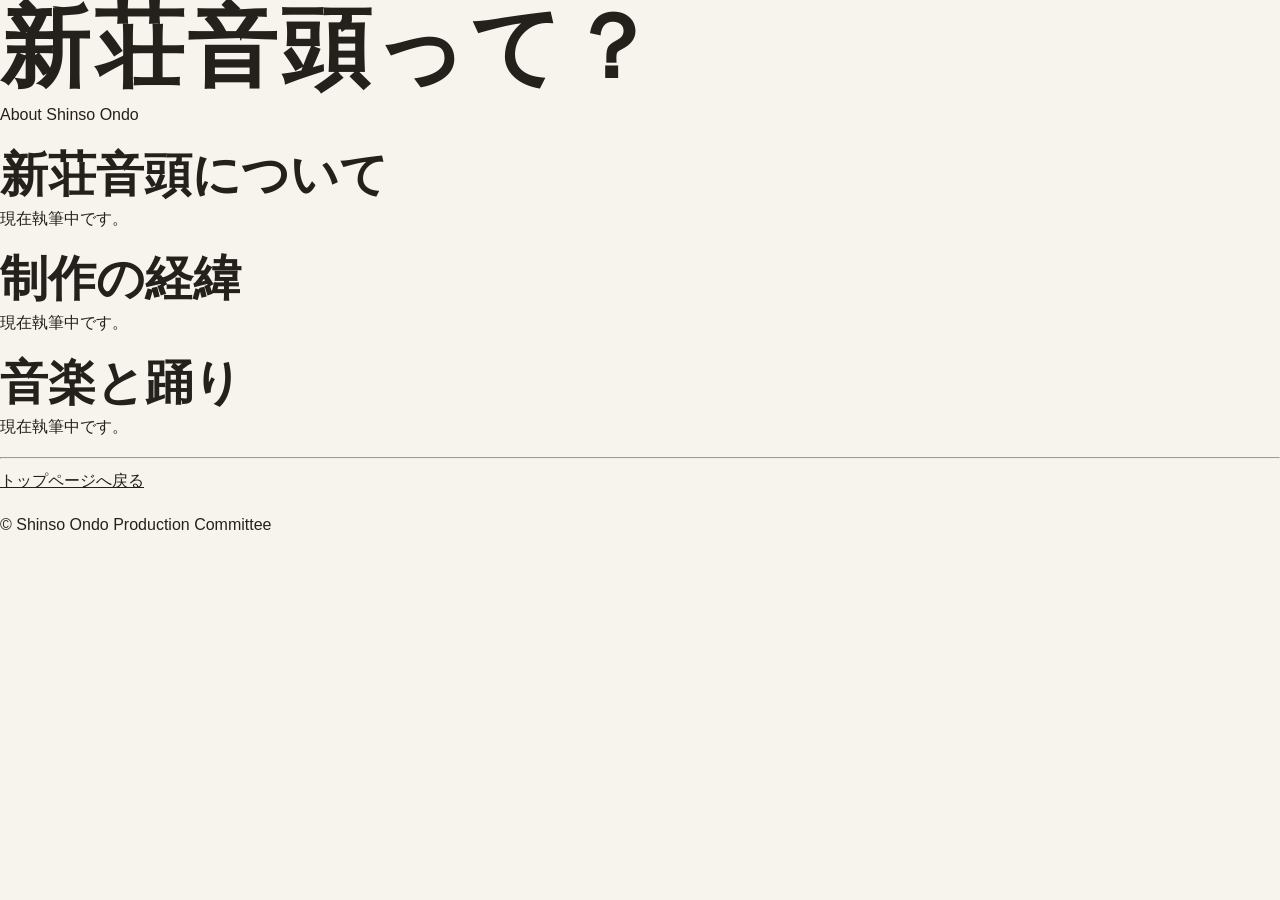
==== about-ondo/index.html @ 7451a21f "Add about-ondo index.html for Shinso Ondo project" ====
<!DOCTYPE html>
<html lang="ja">
<head>
    <meta charset="UTF-8">
    <meta name="viewport" content="width=device-width, initial-scale=1.0">
    <title>新荘音頭って？ | 新荘音頭デジタルアーカイブ</title>
    <link rel="stylesheet" href="../style.css">
</head>

<body>

<header>
    <h1>新荘音頭って？</h1>
    <p>About Shinso Ondo</p>
</header>

<main>

<section>
    <h2>新荘音頭について</h2>
    <p>現在執筆中です。</p>
</section>

<section>
    <h2>制作の経緯</h2>
    <p>現在執筆中です。</p>
</section>

<section>
    <h2>音楽と踊り</h2>
    <p>現在執筆中です。</p>
</section>

</main>

<footer>
    <hr>

    <p>
        <a href="../index.html">トップページへ戻る</a>
    </p>

    <p>
        © Shinso Ondo Production Committee
    </p>
</footer>

</body>
</html>
---- style.css ----
:root {
  --background: #f7f4ed;
  --surface: #ffffff;
  --surface-soft: #eee7d7;
  --text: #24211d;
  --muted: #6b645a;
  --accent: #8b2f2f;
  --accent-dark: #692020;
  --border: #d9d0c1;
  --shadow: 0 10px 28px rgba(55, 43, 30, 0.08);
  --radius: 18px;
  --content-width: 1120px;
}

*, *::before, *::after { box-sizing: border-box; }
html { scroll-behavior: smooth; }
body {
  margin: 0;
  background: var(--background);
  color: var(--text);
  font-family: -apple-system, BlinkMacSystemFont, "Segoe UI", "Hiragino Sans", "Yu Gothic", "YuGothic", "Noto Sans JP", sans-serif;
  line-height: 1.75;
}
a { color: inherit; }
.container { width: min(calc(100% - 40px), var(--content-width)); margin-inline: auto; }
.skip-link { position: fixed; top: 12px; left: 12px; z-index: 100; padding: 10px 14px; border-radius: 8px; background: var(--text); color: #fff; transform: translateY(-160%); }
.skip-link:focus { transform: translateY(0); }
.site-header { padding: 76px 0 60px; background: linear-gradient(135deg, rgba(139,47,47,.96), rgba(81,28,28,.96)), radial-gradient(circle at top right, rgba(255,255,255,.16), transparent 36%); color: #fff; }
.header-inner { display: flex; align-items: flex-start; justify-content: space-between; gap: 32px; }
.eyebrow { margin: 0 0 8px; color: var(--accent); font-size: .78rem; font-weight: 700; letter-spacing: .15em; text-transform: uppercase; }
.site-header .eyebrow { color: rgba(255,255,255,.78); }
h1, h2, h3, p { margin-top: 0; }
h1 { margin-bottom: 4px; font-family: "Hiragino Mincho ProN", "Yu Mincho", "YuMincho", "Noto Serif JP", serif; font-size: clamp(3rem, 8vw, 5.6rem); font-weight: 600; letter-spacing: .04em; line-height: 1.08; }
.subtitle { margin-bottom: 0; color: rgba(255,255,255,.82); font-size: 1.15rem; letter-spacing: .08em; }
.language-button { display: inline-flex; min-width: 110px; align-items: center; justify-content: center; padding: 11px 18px; border: 1px solid rgba(255,255,255,.72); border-radius: 999px; color: #fff; font-weight: 700; text-decoration: none; transition: background-color .2s ease, color .2s ease, transform .2s ease; }
.language-button:hover, .language-button:focus-visible { background: #fff; color: var(--accent-dark); transform: translateY(-2px); }
.intro { background: var(--surface); border-bottom: 1px solid var(--border); }
.intro-inner { max-width: 880px; padding-top: 46px; padding-bottom: 46px; }
.intro p { color: var(--muted); font-size: 1.04rem; }
.intro .lead { margin-bottom: 12px; color: var(--text); font-size: clamp(1.18rem, 2.4vw, 1.5rem); font-weight: 600; }
.resources { padding: 76px 0; }
.section-heading { margin-bottom: 28px; }
h2 { margin-bottom: 0; font-family: "Hiragino Mincho ProN", "Yu Mincho", "YuMincho", "Noto Serif JP", serif; font-size: clamp(2rem, 4vw, 3rem); font-weight: 600; line-height: 1.25; }
.card-grid { display: grid; grid-template-columns: repeat(3, minmax(0, 1fr)); gap: 22px; }
.card { display: flex; min-height: 250px; flex-direction: column; padding: 28px; border: 1px solid var(--border); border-radius: var(--radius); background: var(--surface); box-shadow: var(--shadow); text-decoration: none; transition: border-color .2s ease, box-shadow .2s ease, transform .2s ease; }
.card:hover, .card:focus-visible { border-color: var(--accent); box-shadow: 0 16px 34px rgba(55,43,30,.13); transform: translateY(-5px); }
.card-kicker { margin-bottom: 10px; color: var(--accent); font-size: .78rem; font-weight: 800; letter-spacing: .12em; text-transform: uppercase; }
.card h3 { margin-bottom: 12px; font-size: 1.35rem; line-height: 1.35; }
.card p { margin-bottom: 24px; color: var(--muted); }
.card-link { margin-top: auto; color: var(--accent); font-weight: 700; }
.archive-info { padding: 0 0 82px; }
.archive-panel { display: grid; grid-template-columns: 1.25fr .75fr; gap: 48px; padding: 42px; border-radius: var(--radius); background: var(--surface-soft); }
.archive-panel p { margin-bottom: 0; color: var(--muted); }
.link-list { display: flex; flex-direction: column; gap: 12px; justify-content: center; }
.link-list a { display: block; padding: 13px 16px; border: 1px solid rgba(139,47,47,.22); border-radius: 10px; background: rgba(255,255,255,.65); color: var(--accent-dark); font-weight: 700; text-decoration: none; }
.link-list a:hover, .link-list a:focus-visible { border-color: var(--accent); background: #fff; }
.site-footer { padding: 34px 0; background: #2d2924; color: rgba(255,255,255,.84); }
.footer-inner { display: flex; justify-content: space-between; gap: 30px; }
.site-footer strong { color: #fff; }
.site-footer p { margin-bottom: 0; font-size: .92rem; }
.footer-meta { text-align: right; }
a:focus-visible { outline: 3px solid #f3bd63; outline-offset: 4px; }
@media (max-width: 900px) { .card-grid { grid-template-columns: repeat(2, minmax(0, 1fr)); } .archive-panel { grid-template-columns: 1fr; gap: 28px; } }
@media (max-width: 620px) { .container { width: min(calc(100% - 28px), var(--content-width)); } .site-header { padding: 48px 0 42px; } .header-inner { flex-direction: column; gap: 24px; } .language-button { min-width: 0; } .resources { padding: 56px 0; } .card-grid { grid-template-columns: 1fr; } .card { min-height: 0; } .archive-panel { padding: 28px; } .footer-inner { flex-direction: column; } .footer-meta { text-align: left; } }
@media (prefers-reduced-motion: reduce) { html { scroll-behavior: auto; } *, *::before, *::after { transition: none !important; } }
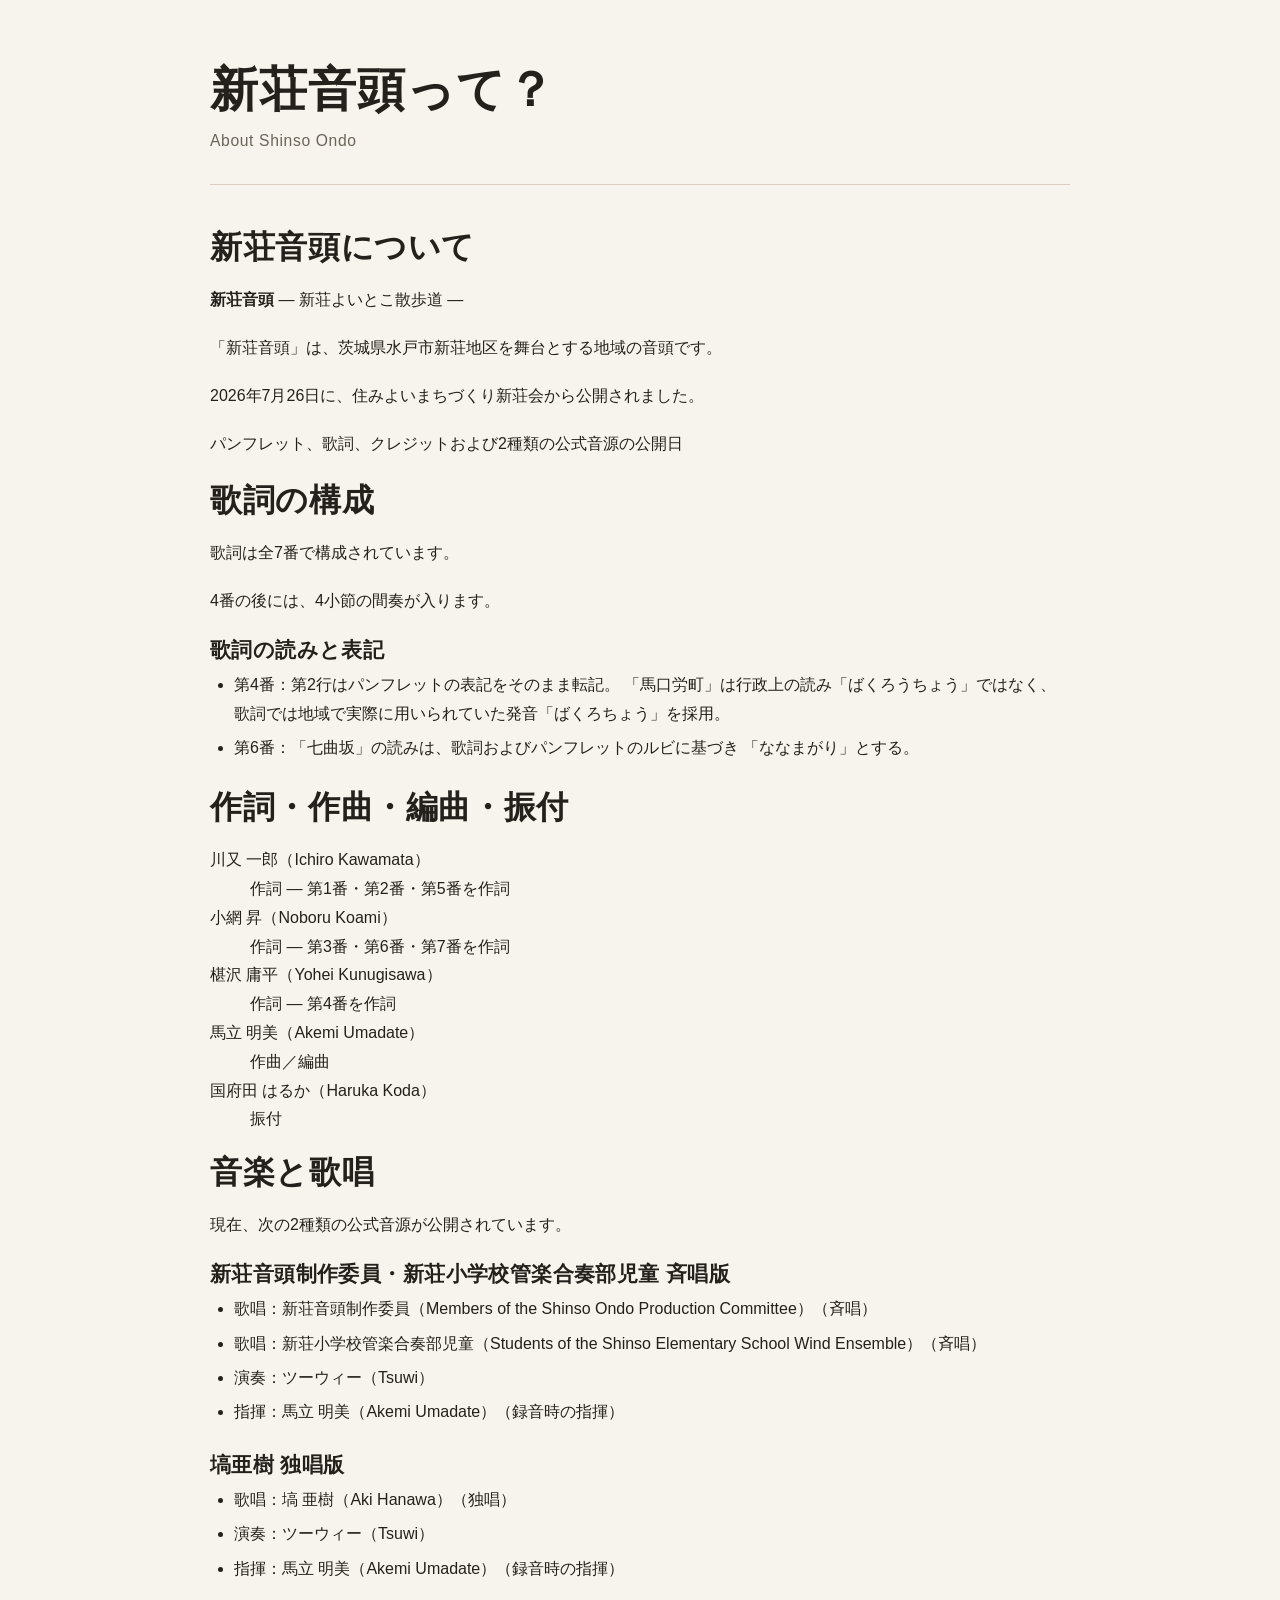
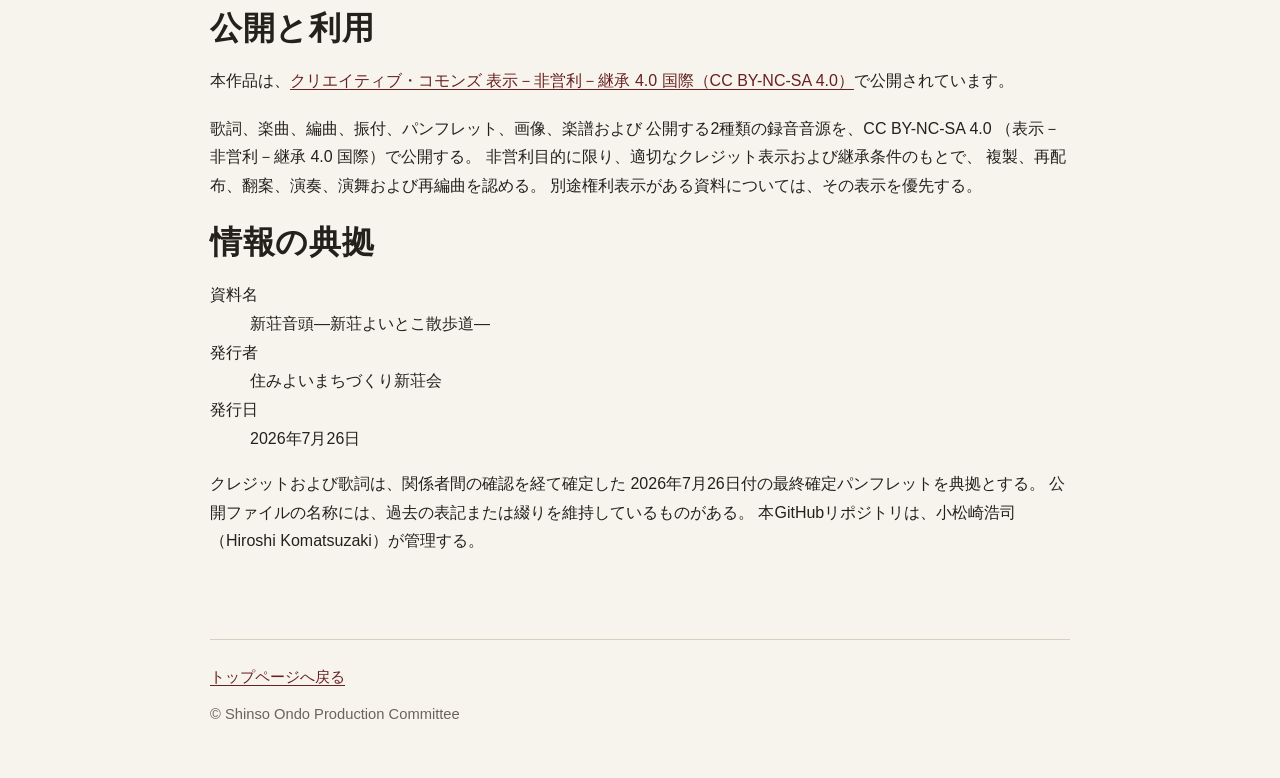
==== commit 05582cff: "Refactor about-ondo/index.html structure and content" ====
--- a/about-ondo/index.html
+++ b/about-ondo/index.html
@@ -2,9 +2,20 @@
 <html lang="ja">
 <head>
     <meta charset="UTF-8">
-    <meta name="viewport" content="width=device-width, initial-scale=1.0">
-    <title>新荘音頭って？ | 新荘音頭デジタルアーカイブ</title>
-    <link rel="stylesheet" href="../style.css">
+
+    <meta
+        name="viewport"
+        content="width=device-width, initial-scale=1.0"
+    >
+
+    <title>
+        新荘音頭って？ | 新荘音頭デジタルアーカイブ
+    </title>
+
+    <link
+        rel="stylesheet"
+        href="../style.css"
+    >
 </head>
 
 <body>
@@ -14,22 +25,98 @@
     <p>About Shinso Ondo</p>
 </header>
 
-<main>
-
-<section>
-    <h2>新荘音頭について</h2>
-    <p>現在執筆中です。</p>
-</section>
-
-<section>
-    <h2>制作の経緯</h2>
-    <p>現在執筆中です。</p>
-</section>
-
-<section>
-    <h2>音楽と踊り</h2>
-    <p>現在執筆中です。</p>
-</section>
+<main id="main-content">
+
+    <!--
+        YAMLの読み込みが完了するまで表示するメッセージ
+    -->
+    <p
+        id="loading-message"
+        role="status"
+    >
+        「新荘音頭」の情報を読み込んでいます。
+    </p>
+
+
+    <!--
+        YAMLの読み込みに失敗した場合に表示する領域
+    -->
+    <section
+        id="error-message"
+        hidden
+        aria-live="polite"
+    >
+        <h2>情報を表示できませんでした</h2>
+
+        <p>
+            メタデータの読み込み中に問題が発生しました。
+            時間をおいて、もう一度アクセスしてください。
+        </p>
+    </section>
+
+
+    <!--
+        JavaScriptによって生成される本文
+    -->
+    <div
+        id="about-ondo-content"
+        hidden
+    >
+
+        <section aria-labelledby="about-heading">
+            <h2 id="about-heading">
+                新荘音頭について
+            </h2>
+
+            <div id="work-overview"></div>
+        </section>
+
+
+        <section aria-labelledby="structure-heading">
+            <h2 id="structure-heading">
+                歌詞の構成
+            </h2>
+
+            <div id="lyrics-structure"></div>
+        </section>
+
+
+        <section aria-labelledby="creators-heading">
+            <h2 id="creators-heading">
+                作詞・作曲・編曲・振付
+            </h2>
+
+            <div id="principal-creators"></div>
+        </section>
+
+
+        <section aria-labelledby="performance-heading">
+            <h2 id="performance-heading">
+                音楽と歌唱
+            </h2>
+
+            <div id="performances"></div>
+        </section>
+
+
+        <section aria-labelledby="publication-heading">
+            <h2 id="publication-heading">
+                公開と利用
+            </h2>
+
+            <div id="publication-and-rights"></div>
+        </section>
+
+
+        <section aria-labelledby="source-heading">
+            <h2 id="source-heading">
+                情報の典拠
+            </h2>
+
+            <div id="source-information"></div>
+        </section>
+
+    </div>
 
 </main>
 
@@ -37,7 +124,9 @@
     <hr>
 
     <p>
-        <a href="../index.html">トップページへ戻る</a>
+        <a href="../index.html">
+            トップページへ戻る
+        </a>
     </p>
 
     <p>
@@ -45,5 +134,771 @@
     </p>
 </footer>
 
+
+<!--
+    YAMLをJavaScriptオブジェクトへ変換するための
+    ローカル版 js-yaml
+-->
+<script src="../js/js-yaml.min.js"></script>
+
+<script>
+    "use strict";
+
+
+    /* ==========================================
+       Configuration
+    ========================================== */
+
+    const METADATA_URL =
+        "../metadata/shinso-ondo.yaml";
+
+
+    /* ==========================================
+       Role labels
+
+       YAMLでは機械可読な統制語彙を使用し、
+       Webページでは日本語表示名へ変換する。
+    ========================================== */
+
+    const ROLE_LABELS = {
+        lyricist: "作詞",
+        composer: "作曲",
+        arranger: "編曲",
+        choreographer: "振付",
+        musician: "演奏",
+        singer: "歌唱",
+        conductor: "指揮"
+    };
+
+
+    /* ==========================================
+       DOM references
+    ========================================== */
+
+    const loadingMessage =
+        document.getElementById("loading-message");
+
+    const errorMessage =
+        document.getElementById("error-message");
+
+    const aboutOndoContent =
+        document.getElementById("about-ondo-content");
+
+    const workOverview =
+        document.getElementById("work-overview");
+
+    const lyricsStructure =
+        document.getElementById("lyrics-structure");
+
+    const principalCreators =
+        document.getElementById("principal-creators");
+
+    const performancesContainer =
+        document.getElementById("performances");
+
+    const publicationAndRights =
+        document.getElementById("publication-and-rights");
+
+    const sourceInformation =
+        document.getElementById("source-information");
+
+
+    /* ==========================================
+       General helper functions
+    ========================================== */
+
+    /**
+     * 値が表示可能な内容を持っているか確認する。
+     *
+     * null、undefined、空文字列を
+     * Webページへ表示しないために使用する。
+     */
+    function hasValue(value) {
+        return (
+            value !== null &&
+            value !== undefined &&
+            value !== ""
+        );
+    }
+
+
+    /**
+     * 指定された要素名と文字列から
+     * 新しいHTML要素を生成する。
+     *
+     * innerHTMLを使用せず、textContentで代入することで、
+     * YAMLの内容を安全にDOMへ反映する。
+     */
+    function createTextElement(
+        tagName,
+        text,
+        className = null
+    ) {
+        const element =
+            document.createElement(tagName);
+
+        element.textContent = text;
+
+        if (className) {
+            element.className = className;
+        }
+
+        return element;
+    }
+
+
+    /**
+     * 「日本語名 / 英語名」の表示文字列を生成する。
+     */
+    function formatBilingualName(person) {
+        if (!person) {
+            return "";
+        }
+
+        if (
+            hasValue(person.name) &&
+            hasValue(person.name_en)
+        ) {
+            return `${person.name}（${person.name_en}）`;
+        }
+
+        return person.name || person.name_en || "";
+    }
+
+
+    /**
+     * YYYY-MM-DD形式の日付を
+     * 日本語の年月日表記へ変換する。
+     */
+    function formatJapaneseDate(dateString) {
+        if (!hasValue(dateString)) {
+            return "";
+        }
+
+        const dateParts =
+            String(dateString).split("-");
+
+        if (dateParts.length !== 3) {
+            return String(dateString);
+        }
+
+        const [year, month, day] = dateParts;
+
+        return (
+            `${Number(year)}年` +
+            `${Number(month)}月` +
+            `${Number(day)}日`
+        );
+    }
+
+
+    /**
+     * 人物情報を同一人物ごとにまとめる。
+     *
+     * 同じ人物が作曲と編曲など
+     * 複数の役割を持つ場合でも、
+     * 一人分の表示に統合する。
+     */
+    function groupPeopleByName(contributors) {
+        const groupedPeople = new Map();
+
+        contributors.forEach((contributor) => {
+            if (!hasValue(contributor.name)) {
+                return;
+            }
+
+            const personKey = [
+                contributor.name,
+                contributor.name_en || ""
+            ].join("::");
+
+            if (!groupedPeople.has(personKey)) {
+                groupedPeople.set(personKey, {
+                    name: contributor.name,
+                    name_en: contributor.name_en || "",
+                    roles: []
+                });
+            }
+
+            const person =
+                groupedPeople.get(personKey);
+
+            const roleLabel =
+                ROLE_LABELS[contributor.role] ||
+                contributor.role;
+
+            let roleDescription = roleLabel;
+
+            if (
+                hasValue(contributor.note) &&
+                contributor.note !== roleLabel
+            ) {
+                roleDescription +=
+                    ` — ${contributor.note}`;
+            }
+
+            if (
+                !person.roles.includes(roleDescription)
+            ) {
+                person.roles.push(roleDescription);
+            }
+        });
+
+        return Array.from(groupedPeople.values());
+    }
+
+
+    /* ==========================================
+       Work overview
+    ========================================== */
+
+    /**
+     * 作品の基本情報を生成する。
+     */
+    function renderWorkOverview(metadata) {
+        const work = metadata.work || {};
+        const title = work.title || {};
+        const place = work.place || {};
+        const publication = work.publication || {};
+
+        const titleParagraph =
+            document.createElement("p");
+
+        const titleStrong =
+            createTextElement(
+                "strong",
+                title.main || "新荘音頭"
+            );
+
+        titleParagraph.appendChild(titleStrong);
+
+        if (hasValue(title.subtitle)) {
+            titleParagraph.appendChild(
+                document.createTextNode(
+                    ` ― ${title.subtitle} ―`
+                )
+            );
+        }
+
+        workOverview.appendChild(titleParagraph);
+
+
+        const placeNames = [
+            place.prefecture,
+            place.city,
+            place.district
+        ].filter(hasValue);
+
+        if (placeNames.length > 0) {
+            const placeText =
+                placeNames.join("");
+
+            workOverview.appendChild(
+                createTextElement(
+                    "p",
+                    `「新荘音頭」は、${placeText}を舞台とする地域の音頭です。`
+                )
+            );
+        }
+
+
+        if (
+            hasValue(publication.date) &&
+            hasValue(publication.publisher)
+        ) {
+            const publicationDate =
+                formatJapaneseDate(
+                    publication.date
+                );
+
+            workOverview.appendChild(
+                createTextElement(
+                    "p",
+                    `${publicationDate}に、${publication.publisher}から公開されました。`
+                )
+            );
+        }
+
+
+        if (hasValue(publication.note)) {
+            workOverview.appendChild(
+                createTextElement(
+                    "p",
+                    publication.note
+                )
+            );
+        }
+    }
+
+
+    /* ==========================================
+       Lyrics structure
+    ========================================== */
+
+    /**
+     * 歌詞全体の構成を生成する。
+     */
+    function renderLyricsStructure(metadata) {
+        const expression =
+            metadata.expression || {};
+
+        const structure =
+            expression.lyrics_structure || {};
+
+        const interlude =
+            structure.interlude || {};
+
+        if (hasValue(structure.total_verses)) {
+            lyricsStructure.appendChild(
+                createTextElement(
+                    "p",
+                    `歌詞は全${structure.total_verses}番で構成されています。`
+                )
+            );
+        }
+
+
+        if (
+            hasValue(interlude.after_verse) &&
+            hasValue(interlude.measures)
+        ) {
+            lyricsStructure.appendChild(
+                createTextElement(
+                    "p",
+                    `${interlude.after_verse}番の後には、${interlude.measures}小節の間奏が入ります。`
+                )
+            );
+        }
+
+
+        const verses =
+            Array.isArray(expression.verses)
+                ? expression.verses
+                : [];
+
+        const versesWithNotes =
+            verses.filter(
+                (verse) => hasValue(verse.note)
+            );
+
+        if (versesWithNotes.length > 0) {
+            const noteHeading =
+                createTextElement(
+                    "h3",
+                    "歌詞の読みと表記"
+                );
+
+            const noteList =
+                document.createElement("ul");
+
+            versesWithNotes.forEach((verse) => {
+                const noteItem =
+                    createTextElement(
+                        "li",
+                        `第${verse.number}番：${verse.note}`
+                    );
+
+                noteList.appendChild(noteItem);
+            });
+
+            lyricsStructure.appendChild(noteHeading);
+            lyricsStructure.appendChild(noteList);
+        }
+    }
+
+
+    /* ==========================================
+       Principal creators
+    ========================================== */
+
+    /**
+     * 作品そのものに関わる主要制作者を生成する。
+     *
+     * 録音やアーカイブ管理などの役割は、
+     * Contributorsページで扱うため、ここには含めない。
+     */
+    function renderPrincipalCreators(metadata) {
+        const contributors =
+            metadata.work?.contributors || [];
+
+        const principalRoles = new Set([
+            "lyricist",
+            "composer",
+            "arranger",
+            "choreographer"
+        ]);
+
+        const principalContributors =
+            contributors.filter(
+                (contributor) =>
+                    principalRoles.has(
+                        contributor.role
+                    )
+            );
+
+        const groupedCreators =
+            groupPeopleByName(
+                principalContributors
+            );
+
+        const creatorList =
+            document.createElement("dl");
+
+        groupedCreators.forEach((creator) => {
+            const nameElement =
+                createTextElement(
+                    "dt",
+                    formatBilingualName(creator)
+                );
+
+            const rolesElement =
+                createTextElement(
+                    "dd",
+                    creator.roles.join("／")
+                );
+
+            creatorList.appendChild(nameElement);
+            creatorList.appendChild(rolesElement);
+        });
+
+        principalCreators.appendChild(creatorList);
+    }
+
+
+    /* ==========================================
+       Performances
+    ========================================== */
+
+    /**
+     * 公開されている各演奏・歌唱版を生成する。
+     */
+    function renderPerformances(metadata) {
+        const performances =
+            Array.isArray(metadata.performances)
+                ? metadata.performances
+                : [];
+
+        if (performances.length === 0) {
+            performancesContainer.appendChild(
+                createTextElement(
+                    "p",
+                    "公開中の演奏情報はありません。"
+                )
+            );
+
+            return;
+        }
+
+
+        const introduction =
+            createTextElement(
+                "p",
+                "現在、次の2種類の公式音源が公開されています。"
+            );
+
+        performancesContainer.appendChild(
+            introduction
+        );
+
+
+        performances.forEach((performance) => {
+            const performanceArticle =
+                document.createElement("article");
+
+            performanceArticle.className =
+                "performance";
+
+            const performanceHeading =
+                createTextElement(
+                    "h3",
+                    performance.version_title ||
+                    "公式音源"
+                );
+
+            performanceArticle.appendChild(
+                performanceHeading
+            );
+
+
+            const performers =
+                Array.isArray(
+                    performance.performers
+                )
+                    ? performance.performers
+                    : [];
+
+            const performerList =
+                document.createElement("ul");
+
+            performers.forEach((performer) => {
+                const roleLabel =
+                    ROLE_LABELS[performer.role] ||
+                    performer.role;
+
+                let performerText =
+                    `${roleLabel}：` +
+                    formatBilingualName(performer);
+
+                if (
+                    hasValue(performer.note) &&
+                    performer.note !== roleLabel
+                ) {
+                    performerText +=
+                        `（${performer.note}）`;
+                }
+
+                performerList.appendChild(
+                    createTextElement(
+                        "li",
+                        performerText
+                    )
+                );
+            });
+
+            performanceArticle.appendChild(
+                performerList
+            );
+
+            performancesContainer.appendChild(
+                performanceArticle
+            );
+        });
+    }
+
+
+    /* ==========================================
+       Publication and rights
+    ========================================== */
+
+    /**
+     * 公開状況とライセンス情報を生成する。
+     */
+    function renderPublicationAndRights(metadata) {
+        const rights = metadata.rights || {};
+        const license = rights.license || {};
+
+        if (
+            hasValue(license.name_ja) &&
+            hasValue(license.abbreviation)
+        ) {
+            const licenseParagraph =
+                document.createElement("p");
+
+            licenseParagraph.appendChild(
+                document.createTextNode(
+                    "本作品は、"
+                )
+            );
+
+            if (hasValue(license.deed_url_ja)) {
+                const licenseLink =
+                    createTextElement(
+                        "a",
+                        `${license.name_ja}（${license.abbreviation}）`
+                    );
+
+                licenseLink.href =
+                    license.deed_url_ja;
+
+                licenseLink.rel =
+                    "license";
+
+                licenseParagraph.appendChild(
+                    licenseLink
+                );
+            } else {
+                licenseParagraph.appendChild(
+                    document.createTextNode(
+                        `${license.name_ja}（${license.abbreviation}）`
+                    )
+                );
+            }
+
+            licenseParagraph.appendChild(
+                document.createTextNode(
+                    "で公開されています。"
+                )
+            );
+
+            publicationAndRights.appendChild(
+                licenseParagraph
+            );
+        }
+
+
+        if (hasValue(rights.note)) {
+            publicationAndRights.appendChild(
+                createTextElement(
+                    "p",
+                    rights.note
+                )
+            );
+        }
+    }
+
+
+    /* ==========================================
+       Source information
+    ========================================== */
+
+    /**
+     * 表示内容の典拠となる資料を生成する。
+     */
+    function renderSourceInformation(metadata) {
+        const source = metadata.source || {};
+
+        const bibliographicSource =
+            source.bibliographic_source || {};
+
+        if (hasValue(bibliographicSource.title)) {
+            const sourceList =
+                document.createElement("dl");
+
+            appendDefinition(
+                sourceList,
+                "資料名",
+                bibliographicSource.title
+            );
+
+            appendDefinition(
+                sourceList,
+                "発行者",
+                bibliographicSource.publisher
+            );
+
+            appendDefinition(
+                sourceList,
+                "発行日",
+                formatJapaneseDate(
+                    bibliographicSource.date
+                )
+            );
+
+            sourceInformation.appendChild(
+                sourceList
+            );
+        }
+
+
+        if (hasValue(metadata.notes)) {
+            sourceInformation.appendChild(
+                createTextElement(
+                    "p",
+                    metadata.notes
+                )
+            );
+        }
+    }
+
+
+    /**
+     * dl要素へdt・ddの組を追加する。
+     */
+    function appendDefinition(
+        definitionList,
+        term,
+        description
+    ) {
+        if (!hasValue(description)) {
+            return;
+        }
+
+        definitionList.appendChild(
+            createTextElement("dt", term)
+        );
+
+        definitionList.appendChild(
+            createTextElement(
+                "dd",
+                description
+            )
+        );
+    }
+
+
+    /* ==========================================
+       Page rendering
+    ========================================== */
+
+    /**
+     * YAMLから変換されたメタデータを使用し、
+     * ページ全体を生成する。
+     */
+    function renderPage(metadata) {
+        renderWorkOverview(metadata);
+        renderLyricsStructure(metadata);
+        renderPrincipalCreators(metadata);
+        renderPerformances(metadata);
+        renderPublicationAndRights(metadata);
+        renderSourceInformation(metadata);
+
+        loadingMessage.hidden = true;
+        aboutOndoContent.hidden = false;
+    }
+
+
+    /**
+     * 読み込みエラー時の表示へ切り替える。
+     */
+    function showError(error) {
+        console.error(
+            "新荘音頭メタデータの読み込みに失敗しました。",
+            error
+        );
+
+        loadingMessage.hidden = true;
+        aboutOndoContent.hidden = true;
+        errorMessage.hidden = false;
+    }
+
+
+    /* ==========================================
+       Metadata loading
+    ========================================== */
+
+    /**
+     * YAMLを取得し、JavaScriptオブジェクトへ変換する。
+     */
+    async function loadMetadata() {
+        try {
+            const response =
+                await fetch(METADATA_URL);
+
+            if (!response.ok) {
+                throw new Error(
+                    `HTTP error: ${response.status}`
+                );
+            }
+
+            const yamlText =
+                await response.text();
+
+            const metadata =
+                jsyaml.load(yamlText);
+
+            if (
+                !metadata ||
+                typeof metadata !== "object"
+            ) {
+                throw new Error(
+                    "YAMLをメタデータとして解釈できませんでした。"
+                );
+            }
+
+            renderPage(metadata);
+
+        } catch (error) {
+            showError(error);
+        }
+    }
+
+
+    /* ==========================================
+       Initialization
+    ========================================== */
+
+    loadMetadata();
+</script>
+
 </body>
 </html>
--- a/style.css
+++ b/style.css
@@ -1,65 +1,870 @@
+/* ==========================================
+   新荘音頭デジタルアーカイブ
+   Common Style Sheet
+========================================== */
+
+
+/* ==========================================
+   Design tokens
+========================================== */
+
 :root {
-  --background: #f7f4ed;
-  --surface: #ffffff;
-  --surface-soft: #eee7d7;
-  --text: #24211d;
-  --muted: #6b645a;
-  --accent: #8b2f2f;
-  --accent-dark: #692020;
-  --border: #d9d0c1;
-  --shadow: 0 10px 28px rgba(55, 43, 30, 0.08);
-  --radius: 18px;
-  --content-width: 1120px;
-}
-
-*, *::before, *::after { box-sizing: border-box; }
-html { scroll-behavior: smooth; }
+    --background: #f7f4ed;
+    --surface: #ffffff;
+    --surface-soft: #eee7d7;
+
+    --text: #24211d;
+    --muted: #6b645a;
+
+    --accent: #8b2f2f;
+    --accent-dark: #692020;
+
+    --border: #d9d0c1;
+
+    --shadow:
+        0 10px 28px rgba(55, 43, 30, 0.08);
+
+    --radius: 18px;
+
+    --content-width: 1120px;
+    --reading-width: 860px;
+
+    --font-sans:
+        -apple-system,
+        BlinkMacSystemFont,
+        "Segoe UI",
+        "Hiragino Sans",
+        "Hiragino Kaku Gothic ProN",
+        "Yu Gothic",
+        "YuGothic",
+        "Meiryo",
+        "Noto Sans JP",
+        sans-serif;
+}
+
+
+/* ==========================================
+   Reset and base
+========================================== */
+
+*,
+*::before,
+*::after {
+    box-sizing: border-box;
+}
+
+html {
+    scroll-behavior: smooth;
+}
+
 body {
-  margin: 0;
-  background: var(--background);
-  color: var(--text);
-  font-family: -apple-system, BlinkMacSystemFont, "Segoe UI", "Hiragino Sans", "Yu Gothic", "YuGothic", "Noto Sans JP", sans-serif;
-  line-height: 1.75;
-}
-a { color: inherit; }
-.container { width: min(calc(100% - 40px), var(--content-width)); margin-inline: auto; }
-.skip-link { position: fixed; top: 12px; left: 12px; z-index: 100; padding: 10px 14px; border-radius: 8px; background: var(--text); color: #fff; transform: translateY(-160%); }
-.skip-link:focus { transform: translateY(0); }
-.site-header { padding: 76px 0 60px; background: linear-gradient(135deg, rgba(139,47,47,.96), rgba(81,28,28,.96)), radial-gradient(circle at top right, rgba(255,255,255,.16), transparent 36%); color: #fff; }
-.header-inner { display: flex; align-items: flex-start; justify-content: space-between; gap: 32px; }
-.eyebrow { margin: 0 0 8px; color: var(--accent); font-size: .78rem; font-weight: 700; letter-spacing: .15em; text-transform: uppercase; }
-.site-header .eyebrow { color: rgba(255,255,255,.78); }
-h1, h2, h3, p { margin-top: 0; }
-h1 { margin-bottom: 4px; font-family: "Hiragino Mincho ProN", "Yu Mincho", "YuMincho", "Noto Serif JP", serif; font-size: clamp(3rem, 8vw, 5.6rem); font-weight: 600; letter-spacing: .04em; line-height: 1.08; }
-.subtitle { margin-bottom: 0; color: rgba(255,255,255,.82); font-size: 1.15rem; letter-spacing: .08em; }
-.language-button { display: inline-flex; min-width: 110px; align-items: center; justify-content: center; padding: 11px 18px; border: 1px solid rgba(255,255,255,.72); border-radius: 999px; color: #fff; font-weight: 700; text-decoration: none; transition: background-color .2s ease, color .2s ease, transform .2s ease; }
-.language-button:hover, .language-button:focus-visible { background: #fff; color: var(--accent-dark); transform: translateY(-2px); }
-.intro { background: var(--surface); border-bottom: 1px solid var(--border); }
-.intro-inner { max-width: 880px; padding-top: 46px; padding-bottom: 46px; }
-.intro p { color: var(--muted); font-size: 1.04rem; }
-.intro .lead { margin-bottom: 12px; color: var(--text); font-size: clamp(1.18rem, 2.4vw, 1.5rem); font-weight: 600; }
-.resources { padding: 76px 0; }
-.section-heading { margin-bottom: 28px; }
-h2 { margin-bottom: 0; font-family: "Hiragino Mincho ProN", "Yu Mincho", "YuMincho", "Noto Serif JP", serif; font-size: clamp(2rem, 4vw, 3rem); font-weight: 600; line-height: 1.25; }
-.card-grid { display: grid; grid-template-columns: repeat(3, minmax(0, 1fr)); gap: 22px; }
-.card { display: flex; min-height: 250px; flex-direction: column; padding: 28px; border: 1px solid var(--border); border-radius: var(--radius); background: var(--surface); box-shadow: var(--shadow); text-decoration: none; transition: border-color .2s ease, box-shadow .2s ease, transform .2s ease; }
-.card:hover, .card:focus-visible { border-color: var(--accent); box-shadow: 0 16px 34px rgba(55,43,30,.13); transform: translateY(-5px); }
-.card-kicker { margin-bottom: 10px; color: var(--accent); font-size: .78rem; font-weight: 800; letter-spacing: .12em; text-transform: uppercase; }
-.card h3 { margin-bottom: 12px; font-size: 1.35rem; line-height: 1.35; }
-.card p { margin-bottom: 24px; color: var(--muted); }
-.card-link { margin-top: auto; color: var(--accent); font-weight: 700; }
-.archive-info { padding: 0 0 82px; }
-.archive-panel { display: grid; grid-template-columns: 1.25fr .75fr; gap: 48px; padding: 42px; border-radius: var(--radius); background: var(--surface-soft); }
-.archive-panel p { margin-bottom: 0; color: var(--muted); }
-.link-list { display: flex; flex-direction: column; gap: 12px; justify-content: center; }
-.link-list a { display: block; padding: 13px 16px; border: 1px solid rgba(139,47,47,.22); border-radius: 10px; background: rgba(255,255,255,.65); color: var(--accent-dark); font-weight: 700; text-decoration: none; }
-.link-list a:hover, .link-list a:focus-visible { border-color: var(--accent); background: #fff; }
-.site-footer { padding: 34px 0; background: #2d2924; color: rgba(255,255,255,.84); }
-.footer-inner { display: flex; justify-content: space-between; gap: 30px; }
-.site-footer strong { color: #fff; }
-.site-footer p { margin-bottom: 0; font-size: .92rem; }
-.footer-meta { text-align: right; }
-a:focus-visible { outline: 3px solid #f3bd63; outline-offset: 4px; }
-@media (max-width: 900px) { .card-grid { grid-template-columns: repeat(2, minmax(0, 1fr)); } .archive-panel { grid-template-columns: 1fr; gap: 28px; } }
-@media (max-width: 620px) { .container { width: min(calc(100% - 28px), var(--content-width)); } .site-header { padding: 48px 0 42px; } .header-inner { flex-direction: column; gap: 24px; } .language-button { min-width: 0; } .resources { padding: 56px 0; } .card-grid { grid-template-columns: 1fr; } .card { min-height: 0; } .archive-panel { padding: 28px; } .footer-inner { flex-direction: column; } .footer-meta { text-align: left; } }
-@media (prefers-reduced-motion: reduce) { html { scroll-behavior: auto; } *, *::before, *::after { transition: none !important; } }
+    margin: 0;
+    background: var(--background);
+    color: var(--text);
+    font-family: var(--font-sans);
+    font-size: 1rem;
+    line-height: 1.8;
+    overflow-wrap: break-word;
+}
+
+img,
+svg,
+video,
+audio {
+    max-width: 100%;
+}
+
+img {
+    height: auto;
+}
+
+button,
+input,
+select,
+textarea {
+    font: inherit;
+}
+
+[hidden] {
+    display: none !important;
+}
+
+
+/* ==========================================
+   General typography
+========================================== */
+
+h1,
+h2,
+h3,
+h4,
+p,
+ul,
+ol,
+dl,
+blockquote {
+    margin-top: 0;
+}
+
+h1,
+h2,
+h3,
+h4 {
+    font-family: var(--font-sans);
+    font-weight: 700;
+    letter-spacing: 0.02em;
+    line-height: 1.4;
+}
+
+h1 {
+    margin-bottom: 0.4rem;
+    font-size: clamp(2rem, 4vw, 3rem);
+}
+
+h2 {
+    margin-bottom: 1rem;
+    font-size: clamp(1.45rem, 2.7vw, 2rem);
+}
+
+h3 {
+    margin-bottom: 0.45rem;
+    font-size: clamp(1.1rem, 2vw, 1.3rem);
+}
+
+h4 {
+    margin-bottom: 0.4rem;
+    font-size: 1rem;
+}
+
+p {
+    margin-bottom: 1.2rem;
+}
+
+ul,
+ol {
+    margin-bottom: 1.4rem;
+    padding-left: 1.5rem;
+}
+
+li + li {
+    margin-top: 0.35rem;
+}
+
+strong {
+    font-weight: 700;
+}
+
+small {
+    font-size: 0.88rem;
+}
+
+code {
+    padding: 0.12em 0.35em;
+    border-radius: 4px;
+    background: rgba(107, 100, 90, 0.1);
+    font-family:
+        "SFMono-Regular",
+        Consolas,
+        "Liberation Mono",
+        Menlo,
+        monospace;
+    font-size: 0.92em;
+}
+
+blockquote {
+    margin-right: 0;
+    margin-left: 0;
+    padding: 1rem 1.25rem;
+    border-left: 4px solid var(--accent);
+    background: var(--surface-soft);
+}
+
+
+/* ==========================================
+   Links
+========================================== */
+
+a {
+    color: var(--accent-dark);
+    text-decoration-thickness: 0.08em;
+    text-underline-offset: 0.18em;
+}
+
+a:hover {
+    color: var(--accent);
+}
+
+a:focus-visible {
+    outline: 3px solid #f3bd63;
+    outline-offset: 4px;
+}
+
+
+/* ==========================================
+   Shared layout
+========================================== */
+
+.container {
+    width: min(
+        calc(100% - 40px),
+        var(--content-width)
+    );
+    margin-inline: auto;
+}
+
+.skip-link {
+    position: fixed;
+    top: 12px;
+    left: 12px;
+    z-index: 100;
+
+    padding: 10px 14px;
+
+    border-radius: 8px;
+    background: var(--text);
+    color: #ffffff;
+
+    transform: translateY(-160%);
+}
+
+.skip-link:focus {
+    transform: translateY(0);
+}
+
+
+/* ==========================================
+   Simple subpage layout
+
+   contributors/index.html
+   editorial-policy/index.html
+   about-ondo/index.html
+   about-shinso/index.html
+========================================== */
+
+body > header:not(.site-header) {
+    width: min(
+        calc(100% - 40px),
+        var(--reading-width)
+    );
+
+    margin-inline: auto;
+    padding-top: 3.5rem;
+    padding-bottom: 1.8rem;
+
+    border-bottom: 1px solid var(--border);
+}
+
+body > header:not(.site-header) h1 {
+    margin-bottom: 0.25rem;
+}
+
+body > header:not(.site-header) p {
+    margin-bottom: 0;
+    color: var(--muted);
+    font-size: 0.98rem;
+    letter-spacing: 0.04em;
+}
+
+body > main {
+    width: min(
+        calc(100% - 40px),
+        var(--reading-width)
+    );
+
+    margin-inline: auto;
+    padding-top: 2.5rem;
+    padding-bottom: 4rem;
+}
+
+body > main > section {
+    margin-bottom: 3.5rem;
+}
+
+body > main > section:last-child {
+    margin-bottom: 0;
+}
+
+body > main > section > h2 {
+    padding-bottom: 0.5rem;
+    border-bottom: 2px solid var(--border);
+}
+
+body > footer:not(.site-footer) {
+    width: min(
+        calc(100% - 40px),
+        var(--reading-width)
+    );
+
+    margin-inline: auto;
+    padding-bottom: 2.5rem;
+
+    color: var(--muted);
+    font-size: 0.92rem;
+}
+
+body > footer:not(.site-footer) hr {
+    margin: 0 0 1.5rem;
+    border: 0;
+    border-top: 1px solid var(--border);
+}
+
+body > footer:not(.site-footer) p {
+    margin-bottom: 0.65rem;
+}
+
+
+/* ==========================================
+   Top page header
+========================================== */
+
+.site-header {
+    padding: 76px 0 60px;
+
+    background:
+        linear-gradient(
+            135deg,
+            rgba(139, 47, 47, 0.96),
+            rgba(81, 28, 28, 0.96)
+        ),
+        radial-gradient(
+            circle at top right,
+            rgba(255, 255, 255, 0.16),
+            transparent 36%
+        );
+
+    color: #ffffff;
+}
+
+.header-inner {
+    display: flex;
+    align-items: flex-start;
+    justify-content: space-between;
+    gap: 32px;
+}
+
+.eyebrow {
+    margin: 0 0 8px;
+
+    color: var(--accent);
+
+    font-size: 0.78rem;
+    font-weight: 700;
+    letter-spacing: 0.15em;
+    text-transform: uppercase;
+}
+
+.site-header .eyebrow {
+    color: rgba(255, 255, 255, 0.78);
+}
+
+.site-header h1 {
+    margin-bottom: 0.35rem;
+
+    font-size: clamp(2.5rem, 6vw, 4.6rem);
+    font-weight: 700;
+    letter-spacing: 0.04em;
+    line-height: 1.2;
+}
+
+.subtitle {
+    margin-bottom: 0;
+
+    color: rgba(255, 255, 255, 0.82);
+
+    font-size: 1.08rem;
+    letter-spacing: 0.08em;
+}
+
+.language-button {
+    display: inline-flex;
+    min-width: 110px;
+
+    align-items: center;
+    justify-content: center;
+
+    padding: 11px 18px;
+
+    border: 1px solid rgba(255, 255, 255, 0.72);
+    border-radius: 999px;
+
+    color: #ffffff;
+    font-weight: 700;
+    text-decoration: none;
+
+    transition:
+        background-color 0.2s ease,
+        color 0.2s ease,
+        transform 0.2s ease;
+}
+
+.language-button:hover,
+.language-button:focus-visible {
+    background: #ffffff;
+    color: var(--accent-dark);
+
+    transform: translateY(-2px);
+}
+
+
+/* ==========================================
+   Top page introduction
+========================================== */
+
+.intro {
+    background: var(--surface);
+    border-bottom: 1px solid var(--border);
+}
+
+.intro-inner {
+    max-width: 880px;
+    padding-top: 46px;
+    padding-bottom: 46px;
+}
+
+.intro p {
+    color: var(--muted);
+    font-size: 1.04rem;
+}
+
+.intro .lead {
+    margin-bottom: 12px;
+
+    color: var(--text);
+
+    font-size: clamp(1.12rem, 2.2vw, 1.4rem);
+    font-weight: 600;
+}
+
+
+/* ==========================================
+   Resource cards
+========================================== */
+
+.resources {
+    padding: 76px 0;
+}
+
+.section-heading {
+    margin-bottom: 28px;
+}
+
+.section-heading h2 {
+    margin-bottom: 0;
+}
+
+.card-grid {
+    display: grid;
+    grid-template-columns:
+        repeat(3, minmax(0, 1fr));
+    gap: 22px;
+}
+
+.card {
+    display: flex;
+    min-height: 250px;
+    flex-direction: column;
+
+    padding: 28px;
+
+    border: 1px solid var(--border);
+    border-radius: var(--radius);
+
+    background: var(--surface);
+    box-shadow: var(--shadow);
+
+    color: inherit;
+    text-decoration: none;
+
+    transition:
+        border-color 0.2s ease,
+        box-shadow 0.2s ease,
+        transform 0.2s ease;
+}
+
+.card:hover,
+.card:focus-visible {
+    border-color: var(--accent);
+
+    box-shadow:
+        0 16px 34px rgba(55, 43, 30, 0.13);
+
+    transform: translateY(-5px);
+}
+
+.card-kicker {
+    margin-bottom: 10px;
+
+    color: var(--accent);
+
+    font-size: 0.78rem;
+    font-weight: 800;
+    letter-spacing: 0.12em;
+    text-transform: uppercase;
+}
+
+.card h3 {
+    margin-bottom: 12px;
+    font-size: 1.28rem;
+    line-height: 1.45;
+}
+
+.card p {
+    margin-bottom: 24px;
+    color: var(--muted);
+}
+
+.card-link {
+    margin-top: auto;
+
+    color: var(--accent);
+    font-weight: 700;
+}
+
+
+/* ==========================================
+   Archive information
+========================================== */
+
+.archive-info {
+    padding: 0 0 82px;
+}
+
+.archive-panel {
+    display: grid;
+    grid-template-columns: 1.25fr 0.75fr;
+    gap: 48px;
+
+    padding: 42px;
+
+    border-radius: var(--radius);
+    background: var(--surface-soft);
+}
+
+.archive-panel p {
+    margin-bottom: 0;
+    color: var(--muted);
+}
+
+.link-list {
+    display: flex;
+    flex-direction: column;
+    justify-content: center;
+    gap: 12px;
+}
+
+.link-list a {
+    display: block;
+
+    padding: 13px 16px;
+
+    border: 1px solid rgba(139, 47, 47, 0.22);
+    border-radius: 10px;
+
+    background: rgba(255, 255, 255, 0.65);
+
+    color: var(--accent-dark);
+    font-weight: 700;
+    text-decoration: none;
+}
+
+.link-list a:hover,
+.link-list a:focus-visible {
+    border-color: var(--accent);
+    background: #ffffff;
+}
+
+
+/* ==========================================
+   Contributors
+========================================== */
+
+.contributor {
+    margin-bottom: 2.25rem;
+}
+
+.contributor:last-child {
+    margin-bottom: 0;
+}
+
+.contributor h3 {
+    margin-bottom: 0.15rem;
+}
+
+.contributor-name-en {
+    margin-bottom: 0.65rem;
+
+    color: var(--muted);
+
+    font-size: 0.94rem;
+    line-height: 1.5;
+}
+
+.contributor-roles {
+    margin-bottom: 0;
+    padding-left: 1.4rem;
+}
+
+.contributor-roles li {
+    padding-left: 0.1rem;
+}
+
+#loading-message,
+#error-message {
+    padding: 1rem 1.2rem;
+
+    border: 1px solid var(--border);
+    border-radius: 10px;
+
+    background: var(--surface);
+}
+
+#error-message h2 {
+    font-size: 1.3rem;
+}
+
+
+/* ==========================================
+   Tables
+========================================== */
+
+table {
+    width: 100%;
+    margin-bottom: 1.5rem;
+
+    border-collapse: collapse;
+    background: var(--surface);
+}
+
+th,
+td {
+    padding: 0.75rem 0.9rem;
+
+    border: 1px solid var(--border);
+
+    text-align: left;
+    vertical-align: top;
+}
+
+th {
+    background: var(--surface-soft);
+    font-weight: 700;
+}
+
+
+/* ==========================================
+   Top page footer
+========================================== */
+
+.site-footer {
+    padding: 34px 0;
+
+    background: #2d2924;
+    color: rgba(255, 255, 255, 0.84);
+}
+
+.footer-inner {
+    display: flex;
+    justify-content: space-between;
+    gap: 30px;
+}
+
+.site-footer strong {
+    color: #ffffff;
+}
+
+.site-footer p {
+    margin-bottom: 0;
+    font-size: 0.92rem;
+}
+
+.site-footer a {
+    color: #ffffff;
+}
+
+.footer-meta {
+    text-align: right;
+}
+
+
+/* ==========================================
+   Responsive
+========================================== */
+
+@media (max-width: 900px) {
+    .card-grid {
+        grid-template-columns:
+            repeat(2, minmax(0, 1fr));
+    }
+
+    .archive-panel {
+        grid-template-columns: 1fr;
+        gap: 28px;
+    }
+}
+
+@media (max-width: 620px) {
+    .container,
+    body > header:not(.site-header),
+    body > main,
+    body > footer:not(.site-footer) {
+        width: min(
+            calc(100% - 28px),
+            var(--content-width)
+        );
+    }
+
+    body {
+        line-height: 1.75;
+    }
+
+    body > header:not(.site-header) {
+        padding-top: 2.3rem;
+        padding-bottom: 1.3rem;
+    }
+
+    body > main {
+        padding-top: 2rem;
+        padding-bottom: 3rem;
+    }
+
+    body > main > section {
+        margin-bottom: 2.7rem;
+    }
+
+    h1 {
+        font-size: 2rem;
+    }
+
+    h2 {
+        font-size: 1.45rem;
+    }
+
+    h3 {
+        font-size: 1.12rem;
+    }
+
+    .site-header {
+        padding: 48px 0 42px;
+    }
+
+    .site-header h1 {
+        font-size: clamp(2.2rem, 12vw, 3.4rem);
+    }
+
+    .header-inner {
+        flex-direction: column;
+        gap: 24px;
+    }
+
+    .language-button {
+        min-width: 0;
+    }
+
+    .resources {
+        padding: 56px 0;
+    }
+
+    .card-grid {
+        grid-template-columns: 1fr;
+    }
+
+    .card {
+        min-height: 0;
+        padding: 24px;
+    }
+
+    .archive-panel {
+        padding: 28px;
+    }
+
+    .footer-inner {
+        flex-direction: column;
+    }
+
+    .footer-meta {
+        text-align: left;
+    }
+
+    .contributor {
+        margin-bottom: 1.8rem;
+    }
+
+    table {
+        display: block;
+        overflow-x: auto;
+    }
+}
+
+
+/* ==========================================
+   Reduced motion
+========================================== */
+
+@media (prefers-reduced-motion: reduce) {
+    html {
+        scroll-behavior: auto;
+    }
+
+    *,
+    *::before,
+    *::after {
+        transition: none !important;
+    }
+}
+
+
+/* ==========================================
+   Print
+========================================== */
+
+@media print {
+    :root {
+        --background: #ffffff;
+        --surface: #ffffff;
+        --surface-soft: #ffffff;
+        --text: #000000;
+        --muted: #333333;
+        --border: #999999;
+    }
+
+    body {
+        background: #ffffff;
+        color: #000000;
+        font-size: 11pt;
+        line-height: 1.6;
+    }
+
+    .site-header {
+        padding: 0 0 1.5rem;
+        background: none;
+        color: #000000;
+    }
+
+    .site-header .eyebrow,
+    .subtitle {
+        color: #333333;
+    }
+
+    .language-button {
+        display: none;
+    }
+
+    .card {
+        min-height: 0;
+        break-inside: avoid;
+        box-shadow: none;
+    }
+
+    .site-footer {
+        background: none;
+        color: #000000;
+    }
+
+    .site-footer a {
+        color: #000000;
+    }
+
+    a {
+        color: #000000;
+    }
+}
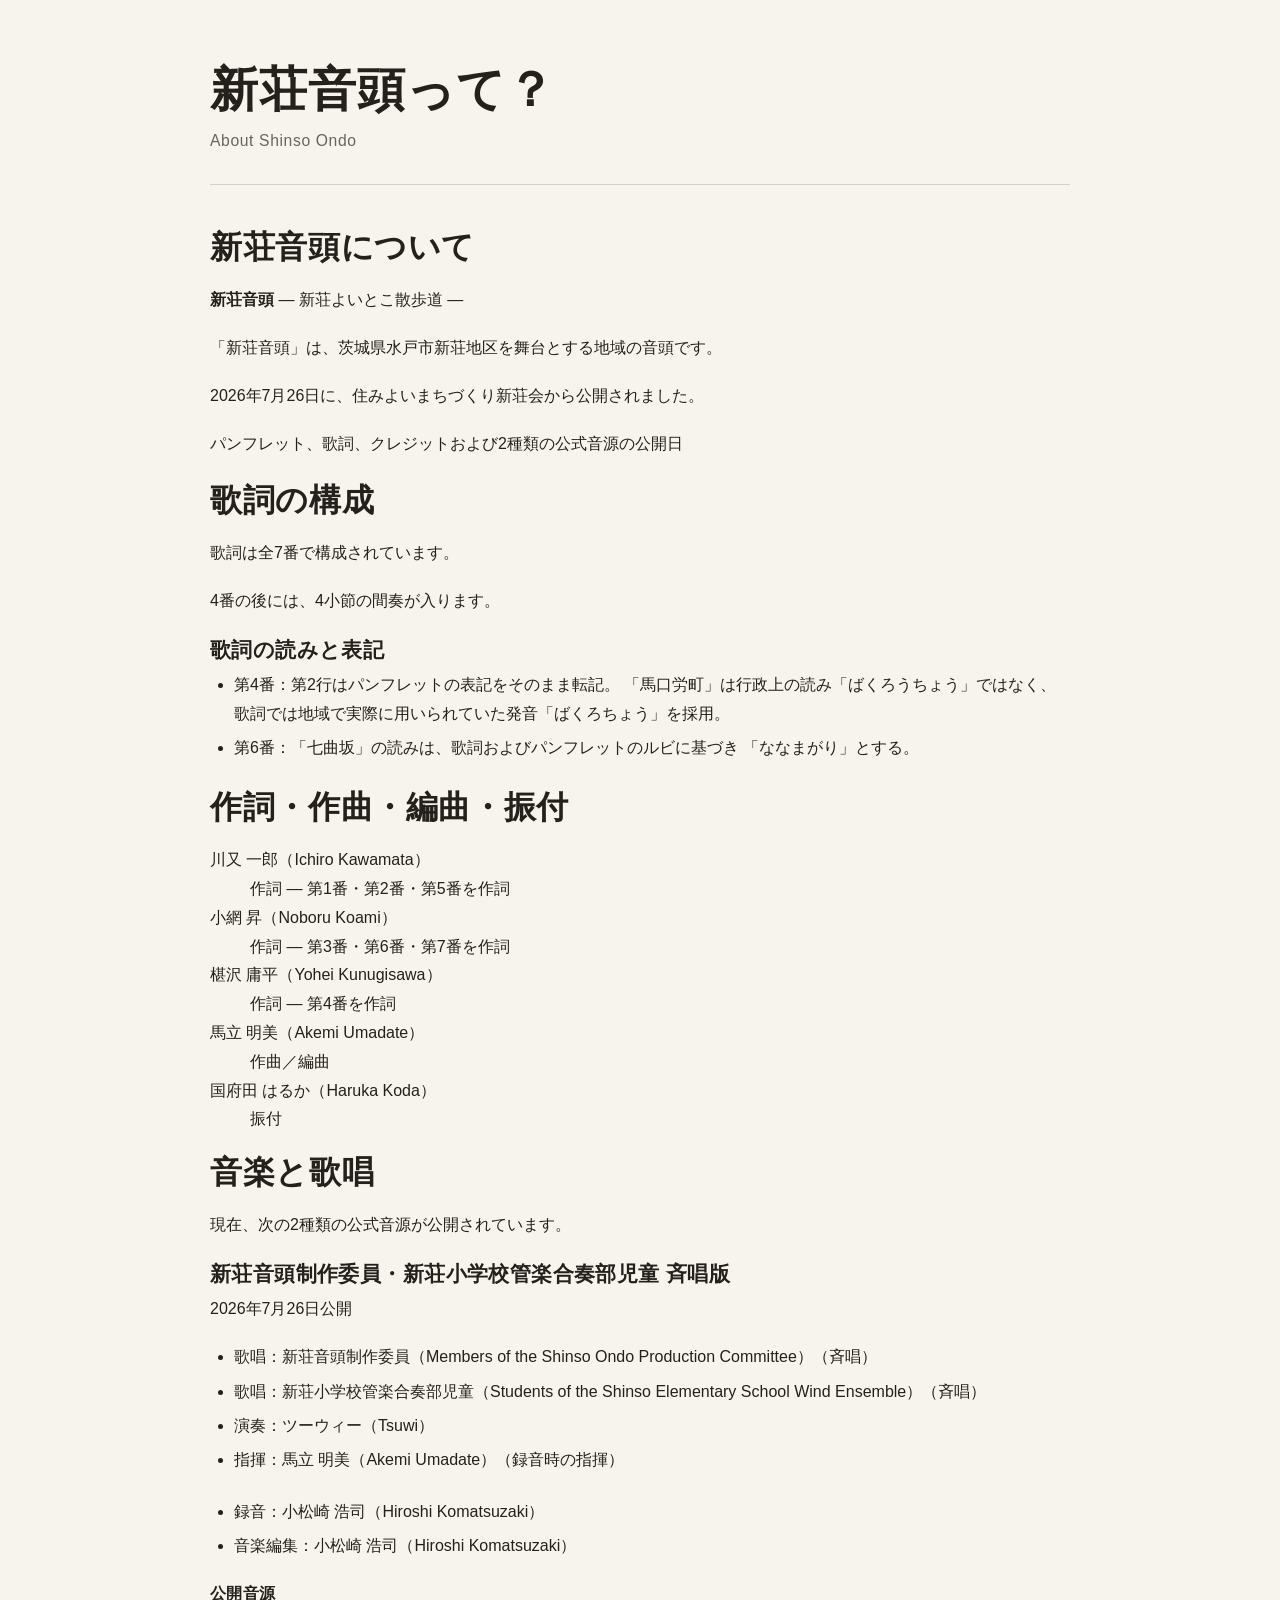
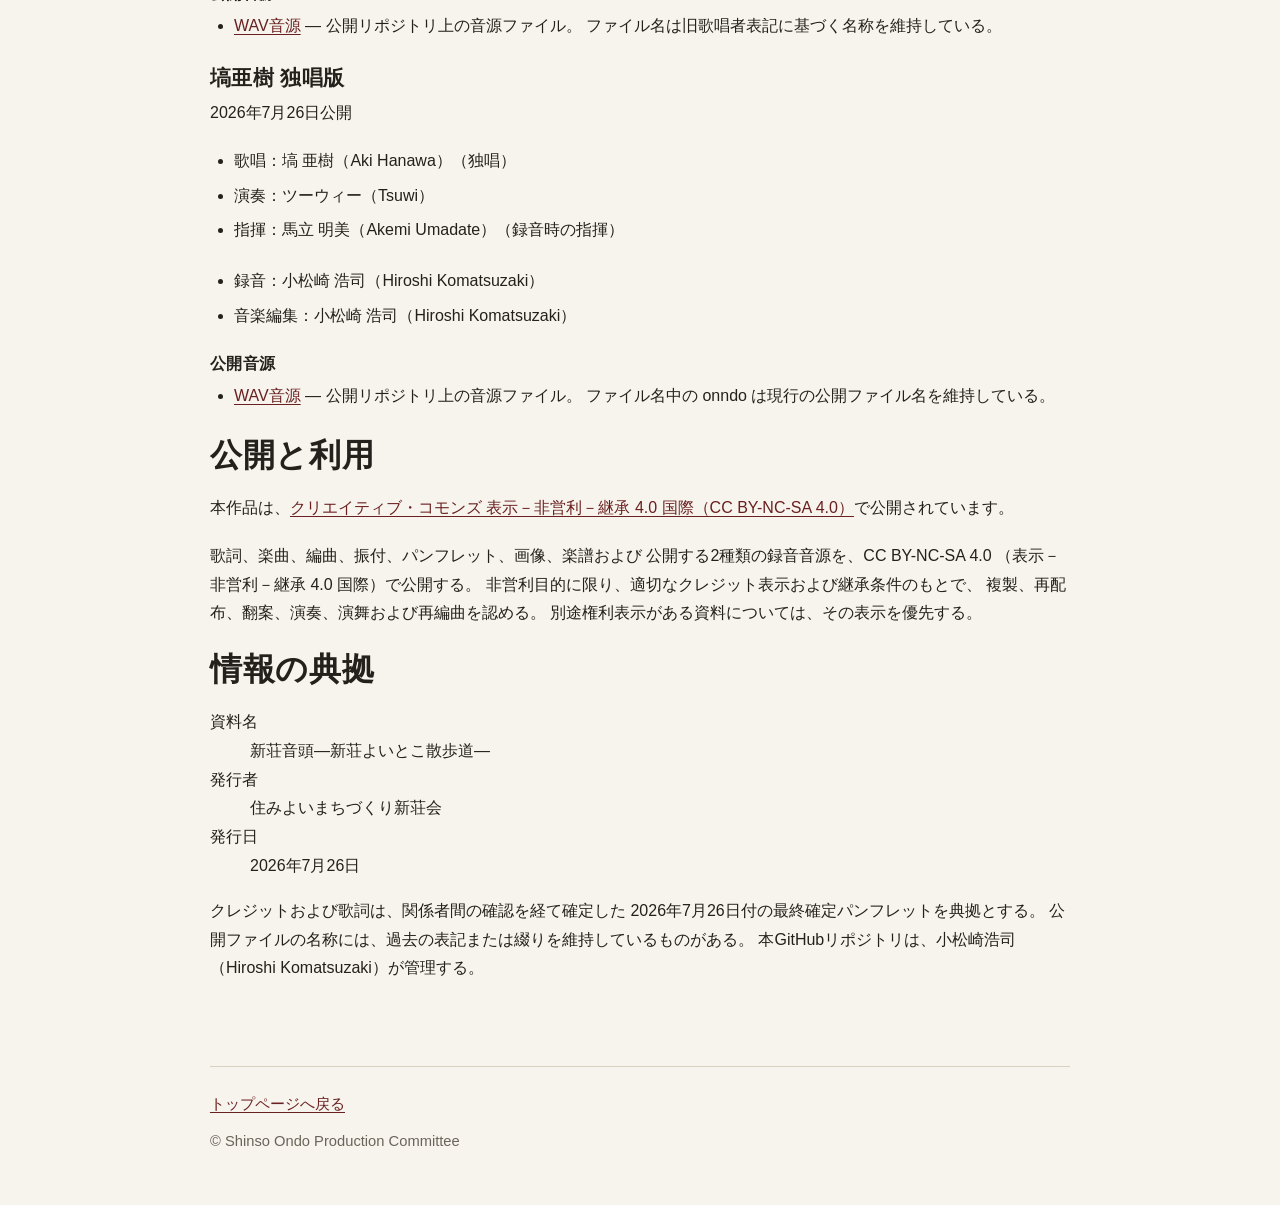
==== commit eab2b371: "Update fmt.Println message from 'Hello' to 'Goodbye'" ====
--- a/about-ondo/index.html
+++ b/about-ondo/index.html
@@ -158,6 +158,9 @@
 
        YAMLでは機械可読な統制語彙を使用し、
        Webページでは日本語表示名へ変換する。
+
+       作品、演奏、録音制作で使用する役割を
+       一つの対応表で管理する。
     ========================================== */
 
     const ROLE_LABELS = {
@@ -167,7 +170,9 @@
         choreographer: "振付",
         musician: "演奏",
         singer: "歌唱",
-        conductor: "指揮"
+        conductor: "指揮",
+        recording_engineer: "録音",
+        audio_editor: "音楽編集"
     };
 
 
@@ -197,10 +202,14 @@
         document.getElementById("performances");
 
     const publicationAndRights =
-        document.getElementById("publication-and-rights");
+        document.getElementById(
+            "publication-and-rights"
+        );
 
     const sourceInformation =
-        document.getElementById("source-information");
+        document.getElementById(
+            "source-information"
+        );
 
 
     /* ==========================================
@@ -226,7 +235,8 @@
      * 指定された要素名と文字列から
      * 新しいHTML要素を生成する。
      *
-     * innerHTMLを使用せず、textContentで代入することで、
+     * innerHTMLを使用せず、
+     * textContentで文字列を代入することで、
      * YAMLの内容を安全にDOMへ反映する。
      */
     function createTextElement(
@@ -248,7 +258,8 @@
 
 
     /**
-     * 「日本語名 / 英語名」の表示文字列を生成する。
+     * 「日本語名（英語名）」の
+     * 表示文字列を生成する。
      */
     function formatBilingualName(person) {
         if (!person) {
@@ -259,10 +270,17 @@
             hasValue(person.name) &&
             hasValue(person.name_en)
         ) {
-            return `${person.name}（${person.name_en}）`;
-        }
-
-        return person.name || person.name_en || "";
+            return (
+                `${person.name}` +
+                `（${person.name_en}）`
+            );
+        }
+
+        return (
+            person.name ||
+            person.name_en ||
+            ""
+        );
     }
 
 
@@ -282,12 +300,39 @@
             return String(dateString);
         }
 
-        const [year, month, day] = dateParts;
+        const [year, month, day] =
+            dateParts;
 
         return (
             `${Number(year)}年` +
             `${Number(month)}月` +
             `${Number(day)}日`
+        );
+    }
+
+
+    /**
+     * 配列が存在しない場合でも、
+     * 常に配列を返す。
+     */
+    function asArray(value) {
+        return Array.isArray(value)
+            ? value
+            : [];
+    }
+
+
+    /**
+     * 役割コードを日本語表示名へ変換する。
+     */
+    function getRoleLabel(roleCode) {
+        if (!hasValue(roleCode)) {
+            return "";
+        }
+
+        return (
+            ROLE_LABELS[roleCode] ||
+            roleCode
         );
     }
 
@@ -300,494 +345,83 @@
      * 一人分の表示に統合する。
      */
     function groupPeopleByName(contributors) {
-        const groupedPeople = new Map();
-
-        contributors.forEach((contributor) => {
-            if (!hasValue(contributor.name)) {
-                return;
+        const groupedPeople =
+            new Map();
+
+        contributors.forEach(
+            (contributor) => {
+                if (
+                    !hasValue(
+                        contributor.name
+                    )
+                ) {
+                    return;
+                }
+
+                const personKey = [
+                    contributor.name,
+                    contributor.name_en || ""
+                ].join("::");
+
+                if (
+                    !groupedPeople.has(
+                        personKey
+                    )
+                ) {
+                    groupedPeople.set(
+                        personKey,
+                        {
+                            name:
+                                contributor.name,
+
+                            name_en:
+                                contributor.name_en ||
+                                "",
+
+                            roles: []
+                        }
+                    );
+                }
+
+                const person =
+                    groupedPeople.get(
+                        personKey
+                    );
+
+                const roleLabel =
+                    getRoleLabel(
+                        contributor.role
+                    );
+
+                let roleDescription =
+                    roleLabel;
+
+                if (
+                    hasValue(
+                        contributor.note
+                    ) &&
+                    contributor.note !==
+                        roleLabel
+                ) {
+                    roleDescription +=
+                        ` — ${contributor.note}`;
+                }
+
+                if (
+                    !person.roles.includes(
+                        roleDescription
+                    )
+                ) {
+                    person.roles.push(
+                        roleDescription
+                    );
+                }
             }
-
-            const personKey = [
-                contributor.name,
-                contributor.name_en || ""
-            ].join("::");
-
-            if (!groupedPeople.has(personKey)) {
-                groupedPeople.set(personKey, {
-                    name: contributor.name,
-                    name_en: contributor.name_en || "",
-                    roles: []
-                });
-            }
-
-            const person =
-                groupedPeople.get(personKey);
-
-            const roleLabel =
-                ROLE_LABELS[contributor.role] ||
-                contributor.role;
-
-            let roleDescription = roleLabel;
-
-            if (
-                hasValue(contributor.note) &&
-                contributor.note !== roleLabel
-            ) {
-                roleDescription +=
-                    ` — ${contributor.note}`;
-            }
-
-            if (
-                !person.roles.includes(roleDescription)
-            ) {
-                person.roles.push(roleDescription);
-            }
-        });
-
-        return Array.from(groupedPeople.values());
-    }
-
-
-    /* ==========================================
-       Work overview
-    ========================================== */
-
-    /**
-     * 作品の基本情報を生成する。
-     */
-    function renderWorkOverview(metadata) {
-        const work = metadata.work || {};
-        const title = work.title || {};
-        const place = work.place || {};
-        const publication = work.publication || {};
-
-        const titleParagraph =
-            document.createElement("p");
-
-        const titleStrong =
-            createTextElement(
-                "strong",
-                title.main || "新荘音頭"
-            );
-
-        titleParagraph.appendChild(titleStrong);
-
-        if (hasValue(title.subtitle)) {
-            titleParagraph.appendChild(
-                document.createTextNode(
-                    ` ― ${title.subtitle} ―`
-                )
-            );
-        }
-
-        workOverview.appendChild(titleParagraph);
-
-
-        const placeNames = [
-            place.prefecture,
-            place.city,
-            place.district
-        ].filter(hasValue);
-
-        if (placeNames.length > 0) {
-            const placeText =
-                placeNames.join("");
-
-            workOverview.appendChild(
-                createTextElement(
-                    "p",
-                    `「新荘音頭」は、${placeText}を舞台とする地域の音頭です。`
-                )
-            );
-        }
-
-
-        if (
-            hasValue(publication.date) &&
-            hasValue(publication.publisher)
-        ) {
-            const publicationDate =
-                formatJapaneseDate(
-                    publication.date
-                );
-
-            workOverview.appendChild(
-                createTextElement(
-                    "p",
-                    `${publicationDate}に、${publication.publisher}から公開されました。`
-                )
-            );
-        }
-
-
-        if (hasValue(publication.note)) {
-            workOverview.appendChild(
-                createTextElement(
-                    "p",
-                    publication.note
-                )
-            );
-        }
-    }
-
-
-    /* ==========================================
-       Lyrics structure
-    ========================================== */
-
-    /**
-     * 歌詞全体の構成を生成する。
-     */
-    function renderLyricsStructure(metadata) {
-        const expression =
-            metadata.expression || {};
-
-        const structure =
-            expression.lyrics_structure || {};
-
-        const interlude =
-            structure.interlude || {};
-
-        if (hasValue(structure.total_verses)) {
-            lyricsStructure.appendChild(
-                createTextElement(
-                    "p",
-                    `歌詞は全${structure.total_verses}番で構成されています。`
-                )
-            );
-        }
-
-
-        if (
-            hasValue(interlude.after_verse) &&
-            hasValue(interlude.measures)
-        ) {
-            lyricsStructure.appendChild(
-                createTextElement(
-                    "p",
-                    `${interlude.after_verse}番の後には、${interlude.measures}小節の間奏が入ります。`
-                )
-            );
-        }
-
-
-        const verses =
-            Array.isArray(expression.verses)
-                ? expression.verses
-                : [];
-
-        const versesWithNotes =
-            verses.filter(
-                (verse) => hasValue(verse.note)
-            );
-
-        if (versesWithNotes.length > 0) {
-            const noteHeading =
-                createTextElement(
-                    "h3",
-                    "歌詞の読みと表記"
-                );
-
-            const noteList =
-                document.createElement("ul");
-
-            versesWithNotes.forEach((verse) => {
-                const noteItem =
-                    createTextElement(
-                        "li",
-                        `第${verse.number}番：${verse.note}`
-                    );
-
-                noteList.appendChild(noteItem);
-            });
-
-            lyricsStructure.appendChild(noteHeading);
-            lyricsStructure.appendChild(noteList);
-        }
-    }
-
-
-    /* ==========================================
-       Principal creators
-    ========================================== */
-
-    /**
-     * 作品そのものに関わる主要制作者を生成する。
-     *
-     * 録音やアーカイブ管理などの役割は、
-     * Contributorsページで扱うため、ここには含めない。
-     */
-    function renderPrincipalCreators(metadata) {
-        const contributors =
-            metadata.work?.contributors || [];
-
-        const principalRoles = new Set([
-            "lyricist",
-            "composer",
-            "arranger",
-            "choreographer"
-        ]);
-
-        const principalContributors =
-            contributors.filter(
-                (contributor) =>
-                    principalRoles.has(
-                        contributor.role
-                    )
-            );
-
-        const groupedCreators =
-            groupPeopleByName(
-                principalContributors
-            );
-
-        const creatorList =
-            document.createElement("dl");
-
-        groupedCreators.forEach((creator) => {
-            const nameElement =
-                createTextElement(
-                    "dt",
-                    formatBilingualName(creator)
-                );
-
-            const rolesElement =
-                createTextElement(
-                    "dd",
-                    creator.roles.join("／")
-                );
-
-            creatorList.appendChild(nameElement);
-            creatorList.appendChild(rolesElement);
-        });
-
-        principalCreators.appendChild(creatorList);
-    }
-
-
-    /* ==========================================
-       Performances
-    ========================================== */
-
-    /**
-     * 公開されている各演奏・歌唱版を生成する。
-     */
-    function renderPerformances(metadata) {
-        const performances =
-            Array.isArray(metadata.performances)
-                ? metadata.performances
-                : [];
-
-        if (performances.length === 0) {
-            performancesContainer.appendChild(
-                createTextElement(
-                    "p",
-                    "公開中の演奏情報はありません。"
-                )
-            );
-
-            return;
-        }
-
-
-        const introduction =
-            createTextElement(
-                "p",
-                "現在、次の2種類の公式音源が公開されています。"
-            );
-
-        performancesContainer.appendChild(
-            introduction
-        );
-
-
-        performances.forEach((performance) => {
-            const performanceArticle =
-                document.createElement("article");
-
-            performanceArticle.className =
-                "performance";
-
-            const performanceHeading =
-                createTextElement(
-                    "h3",
-                    performance.version_title ||
-                    "公式音源"
-                );
-
-            performanceArticle.appendChild(
-                performanceHeading
-            );
-
-
-            const performers =
-                Array.isArray(
-                    performance.performers
-                )
-                    ? performance.performers
-                    : [];
-
-            const performerList =
-                document.createElement("ul");
-
-            performers.forEach((performer) => {
-                const roleLabel =
-                    ROLE_LABELS[performer.role] ||
-                    performer.role;
-
-                let performerText =
-                    `${roleLabel}：` +
-                    formatBilingualName(performer);
-
-                if (
-                    hasValue(performer.note) &&
-                    performer.note !== roleLabel
-                ) {
-                    performerText +=
-                        `（${performer.note}）`;
-                }
-
-                performerList.appendChild(
-                    createTextElement(
-                        "li",
-                        performerText
-                    )
-                );
-            });
-
-            performanceArticle.appendChild(
-                performerList
-            );
-
-            performancesContainer.appendChild(
-                performanceArticle
-            );
-        });
-    }
-
-
-    /* ==========================================
-       Publication and rights
-    ========================================== */
-
-    /**
-     * 公開状況とライセンス情報を生成する。
-     */
-    function renderPublicationAndRights(metadata) {
-        const rights = metadata.rights || {};
-        const license = rights.license || {};
-
-        if (
-            hasValue(license.name_ja) &&
-            hasValue(license.abbreviation)
-        ) {
-            const licenseParagraph =
-                document.createElement("p");
-
-            licenseParagraph.appendChild(
-                document.createTextNode(
-                    "本作品は、"
-                )
-            );
-
-            if (hasValue(license.deed_url_ja)) {
-                const licenseLink =
-                    createTextElement(
-                        "a",
-                        `${license.name_ja}（${license.abbreviation}）`
-                    );
-
-                licenseLink.href =
-                    license.deed_url_ja;
-
-                licenseLink.rel =
-                    "license";
-
-                licenseParagraph.appendChild(
-                    licenseLink
-                );
-            } else {
-                licenseParagraph.appendChild(
-                    document.createTextNode(
-                        `${license.name_ja}（${license.abbreviation}）`
-                    )
-                );
-            }
-
-            licenseParagraph.appendChild(
-                document.createTextNode(
-                    "で公開されています。"
-                )
-            );
-
-            publicationAndRights.appendChild(
-                licenseParagraph
-            );
-        }
-
-
-        if (hasValue(rights.note)) {
-            publicationAndRights.appendChild(
-                createTextElement(
-                    "p",
-                    rights.note
-                )
-            );
-        }
-    }
-
-
-    /* ==========================================
-       Source information
-    ========================================== */
-
-    /**
-     * 表示内容の典拠となる資料を生成する。
-     */
-    function renderSourceInformation(metadata) {
-        const source = metadata.source || {};
-
-        const bibliographicSource =
-            source.bibliographic_source || {};
-
-        if (hasValue(bibliographicSource.title)) {
-            const sourceList =
-                document.createElement("dl");
-
-            appendDefinition(
-                sourceList,
-                "資料名",
-                bibliographicSource.title
-            );
-
-            appendDefinition(
-                sourceList,
-                "発行者",
-                bibliographicSource.publisher
-            );
-
-            appendDefinition(
-                sourceList,
-                "発行日",
-                formatJapaneseDate(
-                    bibliographicSource.date
-                )
-            );
-
-            sourceInformation.appendChild(
-                sourceList
-            );
-        }
-
-
-        if (hasValue(metadata.notes)) {
-            sourceInformation.appendChild(
-                createTextElement(
-                    "p",
-                    metadata.notes
-                )
-            );
-        }
+        );
+
+        return Array.from(
+            groupedPeople.values()
+        );
     }
 
 
@@ -804,7 +438,10 @@
         }
 
         definitionList.appendChild(
-            createTextElement("dt", term)
+            createTextElement(
+                "dt",
+                term
+            )
         );
 
         definitionList.appendChild(
@@ -816,6 +453,968 @@
     }
 
 
+    /**
+     * 人数や件数に応じて、
+     * 「1種類」「2種類」のような文字列を生成する。
+     */
+    function formatCount(
+        count,
+        counterWord
+    ) {
+        return `${count}${counterWord}`;
+    }
+
+
+    /* ==========================================
+       Work overview
+    ========================================== */
+
+    /**
+     * 作品の基本情報を生成する。
+     */
+    function renderWorkOverview(metadata) {
+        const work =
+            metadata.work || {};
+
+        const title =
+            work.title || {};
+
+        const place =
+            work.place || {};
+
+        const publication =
+            work.publication || {};
+
+
+        const titleParagraph =
+            document.createElement("p");
+
+        const titleStrong =
+            createTextElement(
+                "strong",
+                title.main || "新荘音頭"
+            );
+
+        titleParagraph.appendChild(
+            titleStrong
+        );
+
+
+        if (hasValue(title.subtitle)) {
+            titleParagraph.appendChild(
+                document.createTextNode(
+                    ` ― ${title.subtitle} ―`
+                )
+            );
+        }
+
+        workOverview.appendChild(
+            titleParagraph
+        );
+
+
+        const placeNames = [
+            place.prefecture,
+            place.city,
+            place.district
+        ].filter(hasValue);
+
+
+        if (placeNames.length > 0) {
+            const placeText =
+                placeNames.join("");
+
+            workOverview.appendChild(
+                createTextElement(
+                    "p",
+
+                    `「新荘音頭」は、` +
+                    `${placeText}を舞台とする` +
+                    `地域の音頭です。`
+                )
+            );
+        }
+
+
+        if (
+            hasValue(publication.date) &&
+            hasValue(
+                publication.publisher
+            )
+        ) {
+            const publicationDate =
+                formatJapaneseDate(
+                    publication.date
+                );
+
+            workOverview.appendChild(
+                createTextElement(
+                    "p",
+
+                    `${publicationDate}に、` +
+                    `${publication.publisher}から` +
+                    `公開されました。`
+                )
+            );
+        }
+
+
+        if (
+            hasValue(publication.note)
+        ) {
+            workOverview.appendChild(
+                createTextElement(
+                    "p",
+                    publication.note
+                )
+            );
+        }
+    }
+
+
+    /* ==========================================
+       Lyrics structure
+    ========================================== */
+
+    /**
+     * 歌詞全体の構成を生成する。
+     */
+    function renderLyricsStructure(metadata) {
+        const expression =
+            metadata.expression || {};
+
+        const structure =
+            expression.lyrics_structure ||
+            {};
+
+        const interlude =
+            structure.interlude || {};
+
+
+        if (
+            hasValue(
+                structure.total_verses
+            )
+        ) {
+            lyricsStructure.appendChild(
+                createTextElement(
+                    "p",
+
+                    `歌詞は全` +
+                    `${structure.total_verses}` +
+                    `番で構成されています。`
+                )
+            );
+        }
+
+
+        if (
+            hasValue(
+                interlude.after_verse
+            ) &&
+            hasValue(
+                interlude.measures
+            )
+        ) {
+            lyricsStructure.appendChild(
+                createTextElement(
+                    "p",
+
+                    `${interlude.after_verse}` +
+                    `番の後には、` +
+                    `${interlude.measures}` +
+                    `小節の間奏が入ります。`
+                )
+            );
+        }
+
+
+        const verses =
+            asArray(
+                expression.verses
+            );
+
+        const versesWithNotes =
+            verses.filter(
+                (verse) =>
+                    hasValue(verse.note)
+            );
+
+
+        if (
+            versesWithNotes.length > 0
+        ) {
+            const noteHeading =
+                createTextElement(
+                    "h3",
+                    "歌詞の読みと表記"
+                );
+
+            const noteList =
+                document.createElement(
+                    "ul"
+                );
+
+
+            versesWithNotes.forEach(
+                (verse) => {
+                    const noteItem =
+                        createTextElement(
+                            "li",
+
+                            `第${verse.number}番：` +
+                            `${verse.note}`
+                        );
+
+                    noteList.appendChild(
+                        noteItem
+                    );
+                }
+            );
+
+
+            lyricsStructure.appendChild(
+                noteHeading
+            );
+
+            lyricsStructure.appendChild(
+                noteList
+            );
+        }
+    }
+
+
+    /* ==========================================
+       Principal creators
+    ========================================== */
+
+    /**
+     * 作品そのものに関わる
+     * 主要制作者を生成する。
+     *
+     * 録音やアーカイブ管理などの役割は、
+     * Contributorsページまたは
+     * 各音源の制作情報で扱う。
+     */
+    function renderPrincipalCreators(
+        metadata
+    ) {
+        const contributors =
+            asArray(
+                metadata.work
+                    ?.contributors
+            );
+
+        const principalRoles =
+            new Set([
+                "lyricist",
+                "composer",
+                "arranger",
+                "choreographer"
+            ]);
+
+        const principalContributors =
+            contributors.filter(
+                (contributor) =>
+                    principalRoles.has(
+                        contributor.role
+                    )
+            );
+
+        const groupedCreators =
+            groupPeopleByName(
+                principalContributors
+            );
+
+        const creatorList =
+            document.createElement(
+                "dl"
+            );
+
+
+        groupedCreators.forEach(
+            (creator) => {
+                const nameElement =
+                    createTextElement(
+                        "dt",
+
+                        formatBilingualName(
+                            creator
+                        )
+                    );
+
+                const rolesElement =
+                    createTextElement(
+                        "dd",
+
+                        creator.roles.join(
+                            "／"
+                        )
+                    );
+
+                creatorList.appendChild(
+                    nameElement
+                );
+
+                creatorList.appendChild(
+                    rolesElement
+                );
+            }
+        );
+
+
+        principalCreators.appendChild(
+            creatorList
+        );
+    }
+
+
+    /* ==========================================
+       Performance helpers
+    ========================================== */
+
+    /**
+     * 演奏・歌唱担当者の一覧を生成する。
+     */
+    function createPerformerList(
+        performers
+    ) {
+        const performerList =
+            document.createElement("ul");
+
+
+        performers.forEach(
+            (performer) => {
+                const roleLabel =
+                    getRoleLabel(
+                        performer.role
+                    );
+
+                let performerText =
+                    `${roleLabel}：` +
+                    formatBilingualName(
+                        performer
+                    );
+
+
+                if (
+                    hasValue(
+                        performer.note
+                    ) &&
+                    performer.note !==
+                        roleLabel
+                ) {
+                    performerText +=
+                        `（${performer.note}）`;
+                }
+
+
+                performerList.appendChild(
+                    createTextElement(
+                        "li",
+                        performerText
+                    )
+                );
+            }
+        );
+
+
+        return performerList;
+    }
+
+
+    /**
+     * 録音・音楽編集など、
+     * 体現形を成立させた制作担当者の
+     * 一覧を生成する。
+     */
+    function createManifestationCreditList(
+        credits
+    ) {
+        const creditList =
+            document.createElement("ul");
+
+
+        credits.forEach(
+            (credit) => {
+                const roleLabel =
+                    getRoleLabel(
+                        credit.role
+                    );
+
+                let creditText =
+                    `${roleLabel}：` +
+                    formatBilingualName(
+                        credit
+                    );
+
+
+                if (
+                    hasValue(credit.note) &&
+                    credit.note !==
+                        roleLabel
+                ) {
+                    /*
+                        YAMLのnoteが
+                        「音楽録音」
+                        「音楽編集」
+                        のように役割名とほぼ同義の場合は、
+                        冗長な重複表示を避ける。
+                    */
+                    const normalizedRole =
+                        roleLabel.replace(
+                            /\s/g,
+                            ""
+                        );
+
+                    const normalizedNote =
+                        String(
+                            credit.note
+                        ).replace(
+                            /\s/g,
+                            ""
+                        );
+
+                    if (
+                        normalizedRole !==
+                            normalizedNote &&
+                        !normalizedNote.includes(
+                            normalizedRole
+                        )
+                    ) {
+                        creditText +=
+                            `（${credit.note}）`;
+                    }
+                }
+
+
+                creditList.appendChild(
+                    createTextElement(
+                        "li",
+                        creditText
+                    )
+                );
+            }
+        );
+
+
+        return creditList;
+    }
+
+
+    /**
+     * 音源の公開日を取得する。
+     *
+     * まず各体現形のpublication_dateを参照し、
+     * 存在しない場合は作品全体の公開日を使用する。
+     */
+    function getPerformancePublicationDate(
+        performance,
+        metadata
+    ) {
+        const manifestation =
+            performance.manifestation ||
+            {};
+
+        const workPublication =
+            metadata.work
+                ?.publication ||
+            {};
+
+        return (
+            manifestation
+                .publication_date ||
+            workPublication.date ||
+            ""
+        );
+    }
+
+
+    /**
+     * 音源見出しを生成する。
+     *
+     * 例：
+     * 塙亜樹 独唱版
+     * 2026年7月26日公開
+     */
+    function createPerformanceHeading(
+        performance,
+        metadata
+    ) {
+        const headingWrapper =
+            document.createElement(
+                "div"
+            );
+
+        headingWrapper.className =
+            "performance-heading";
+
+
+        const title =
+            createTextElement(
+                "h3",
+
+                performance.version_title ||
+                "公式音源"
+            );
+
+        headingWrapper.appendChild(
+            title
+        );
+
+
+        const publicationDate =
+            getPerformancePublicationDate(
+                performance,
+                metadata
+            );
+
+
+        if (
+            hasValue(publicationDate)
+        ) {
+            const publicationText =
+                createTextElement(
+                    "p",
+
+                    `${formatJapaneseDate(
+                        publicationDate
+                    )}公開`,
+
+                    "performance-publication-date"
+                );
+
+            headingWrapper.appendChild(
+                publicationText
+            );
+        }
+
+
+        return headingWrapper;
+    }
+
+
+    /**
+     * 音源ファイルへのリンクを生成する。
+     *
+     * item.filesに公開ファイルがある場合のみ
+     * 表示する。
+     */
+    function createAudioFileLinks(
+        performance
+    ) {
+        const files =
+            asArray(
+                performance.item?.files
+            );
+
+        if (files.length === 0) {
+            return null;
+        }
+
+
+        const linkContainer =
+            document.createElement(
+                "div"
+            );
+
+        linkContainer.className =
+            "performance-files";
+
+
+        const heading =
+            createTextElement(
+                "h4",
+                "公開音源"
+            );
+
+        const fileList =
+            document.createElement(
+                "ul"
+            );
+
+
+        files.forEach(
+            (file) => {
+                if (
+                    !hasValue(
+                        file.file_name
+                    )
+                ) {
+                    return;
+                }
+
+                const fileItem =
+                    document.createElement(
+                        "li"
+                    );
+
+                const fileLink =
+                    createTextElement(
+                        "a",
+
+                        file.format
+                            ? `${String(
+                                file.format
+                            ).toUpperCase()}音源`
+                            : "音源ファイル"
+                    );
+
+                fileLink.href =
+                    `../${file.file_name}`;
+
+                fileLink.setAttribute(
+                    "download",
+                    ""
+                );
+
+
+                fileItem.appendChild(
+                    fileLink
+                );
+
+
+                if (
+                    hasValue(file.note)
+                ) {
+                    fileItem.appendChild(
+                        document.createTextNode(
+                            ` — ${file.note}`
+                        )
+                    );
+                }
+
+
+                fileList.appendChild(
+                    fileItem
+                );
+            }
+        );
+
+
+        if (
+            fileList.children.length ===
+            0
+        ) {
+            return null;
+        }
+
+
+        linkContainer.appendChild(
+            heading
+        );
+
+        linkContainer.appendChild(
+            fileList
+        );
+
+
+        return linkContainer;
+    }
+
+
+    /* ==========================================
+       Performances
+    ========================================== */
+
+    /**
+     * 公開されている各演奏・歌唱版を生成する。
+     *
+     * YAML上のperformances配列を読み込み、
+     * 音源数、演奏者、録音制作担当者、
+     * 公開日を動的に表示する。
+     */
+    function renderPerformances(metadata) {
+        const performances =
+            asArray(
+                metadata.performances
+            );
+
+
+        if (
+            performances.length === 0
+        ) {
+            performancesContainer.appendChild(
+                createTextElement(
+                    "p",
+
+                    "公開中の演奏情報はありません。"
+                )
+            );
+
+            return;
+        }
+
+
+        const introduction =
+            createTextElement(
+                "p",
+
+                `現在、次の` +
+                `${formatCount(
+                    performances.length,
+                    "種類"
+                )}` +
+                `の公式音源が公開されています。`
+            );
+
+        performancesContainer.appendChild(
+            introduction
+        );
+
+
+        performances.forEach(
+            (performance) => {
+                const performanceArticle =
+                    document.createElement(
+                        "article"
+                    );
+
+                performanceArticle.className =
+                    "performance";
+
+
+                const performanceHeading =
+                    createPerformanceHeading(
+                        performance,
+                        metadata
+                    );
+
+                performanceArticle.appendChild(
+                    performanceHeading
+                );
+
+
+                const performers =
+                    asArray(
+                        performance.performers
+                    );
+
+
+                if (
+                    performers.length > 0
+                ) {
+                    const performerList =
+                        createPerformerList(
+                            performers
+                        );
+
+                    performanceArticle.appendChild(
+                        performerList
+                    );
+                }
+
+
+                const manifestation =
+                    performance.manifestation ||
+                    {};
+
+                const credits =
+                    asArray(
+                        manifestation.credits
+                    );
+
+
+                if (
+                    credits.length > 0
+                ) {
+                    const creditList =
+                        createManifestationCreditList(
+                            credits
+                        );
+
+                    performanceArticle.appendChild(
+                        creditList
+                    );
+                }
+
+
+                const audioFileLinks =
+                    createAudioFileLinks(
+                        performance
+                    );
+
+
+                if (audioFileLinks) {
+                    performanceArticle.appendChild(
+                        audioFileLinks
+                    );
+                }
+
+
+                performancesContainer.appendChild(
+                    performanceArticle
+                );
+            }
+        );
+    }
+
+
+    /* ==========================================
+       Publication and rights
+    ========================================== */
+
+    /**
+     * 公開状況とライセンス情報を生成する。
+     */
+    function renderPublicationAndRights(
+        metadata
+    ) {
+        const rights =
+            metadata.rights || {};
+
+        const license =
+            rights.license || {};
+
+
+        if (
+            hasValue(
+                license.name_ja
+            ) &&
+            hasValue(
+                license.abbreviation
+            )
+        ) {
+            const licenseParagraph =
+                document.createElement(
+                    "p"
+                );
+
+            licenseParagraph.appendChild(
+                document.createTextNode(
+                    "本作品は、"
+                )
+            );
+
+
+            if (
+                hasValue(
+                    license.deed_url_ja
+                )
+            ) {
+                const licenseLink =
+                    createTextElement(
+                        "a",
+
+                        `${license.name_ja}` +
+                        `（${license.abbreviation}）`
+                    );
+
+                licenseLink.href =
+                    license.deed_url_ja;
+
+                licenseLink.rel =
+                    "license";
+
+                licenseParagraph.appendChild(
+                    licenseLink
+                );
+
+            } else {
+                licenseParagraph.appendChild(
+                    document.createTextNode(
+                        `${license.name_ja}` +
+                        `（${license.abbreviation}）`
+                    )
+                );
+            }
+
+
+            licenseParagraph.appendChild(
+                document.createTextNode(
+                    "で公開されています。"
+                )
+            );
+
+
+            publicationAndRights.appendChild(
+                licenseParagraph
+            );
+        }
+
+
+        if (
+            hasValue(rights.note)
+        ) {
+            publicationAndRights.appendChild(
+                createTextElement(
+                    "p",
+                    rights.note
+                )
+            );
+        }
+    }
+
+
+    /* ==========================================
+       Source information
+    ========================================== */
+
+    /**
+     * 表示内容の典拠となる資料を生成する。
+     */
+    function renderSourceInformation(
+        metadata
+    ) {
+        const source =
+            metadata.source || {};
+
+        const bibliographicSource =
+            source.bibliographic_source ||
+            {};
+
+
+        if (
+            hasValue(
+                bibliographicSource.title
+            )
+        ) {
+            const sourceList =
+                document.createElement(
+                    "dl"
+                );
+
+
+            appendDefinition(
+                sourceList,
+                "資料名",
+                bibliographicSource.title
+            );
+
+            appendDefinition(
+                sourceList,
+                "発行者",
+                bibliographicSource.publisher
+            );
+
+            appendDefinition(
+                sourceList,
+                "発行日",
+                formatJapaneseDate(
+                    bibliographicSource.date
+                )
+            );
+
+
+            sourceInformation.appendChild(
+                sourceList
+            );
+        }
+
+
+        if (
+            hasValue(metadata.notes)
+        ) {
+            sourceInformation.appendChild(
+                createTextElement(
+                    "p",
+                    metadata.notes
+                )
+            );
+        }
+    }
+
+
     /* ==========================================
        Page rendering
     ========================================== */
@@ -825,15 +1424,36 @@
      * ページ全体を生成する。
      */
     function renderPage(metadata) {
-        renderWorkOverview(metadata);
-        renderLyricsStructure(metadata);
-        renderPrincipalCreators(metadata);
-        renderPerformances(metadata);
-        renderPublicationAndRights(metadata);
-        renderSourceInformation(metadata);
-
-        loadingMessage.hidden = true;
-        aboutOndoContent.hidden = false;
+        renderWorkOverview(
+            metadata
+        );
+
+        renderLyricsStructure(
+            metadata
+        );
+
+        renderPrincipalCreators(
+            metadata
+        );
+
+        renderPerformances(
+            metadata
+        );
+
+        renderPublicationAndRights(
+            metadata
+        );
+
+        renderSourceInformation(
+            metadata
+        );
+
+
+        loadingMessage.hidden =
+            true;
+
+        aboutOndoContent.hidden =
+            false;
     }
 
 
@@ -846,9 +1466,14 @@
             error
         );
 
-        loadingMessage.hidden = true;
-        aboutOndoContent.hidden = true;
-        errorMessage.hidden = false;
+        loadingMessage.hidden =
+            true;
+
+        aboutOndoContent.hidden =
+            true;
+
+        errorMessage.hidden =
+            false;
     }
 
 
@@ -857,38 +1482,54 @@
     ========================================== */
 
     /**
-     * YAMLを取得し、JavaScriptオブジェクトへ変換する。
+     * YAMLを取得し、
+     * JavaScriptオブジェクトへ変換する。
      */
     async function loadMetadata() {
         try {
             const response =
-                await fetch(METADATA_URL);
+                await fetch(
+                    METADATA_URL
+                );
+
 
             if (!response.ok) {
                 throw new Error(
-                    `HTTP error: ${response.status}`
+                    `HTTP error: ` +
+                    `${response.status}`
                 );
             }
+
 
             const yamlText =
                 await response.text();
 
+
             const metadata =
-                jsyaml.load(yamlText);
+                jsyaml.load(
+                    yamlText
+                );
+
 
             if (
                 !metadata ||
-                typeof metadata !== "object"
+                typeof metadata !==
+                    "object"
             ) {
                 throw new Error(
                     "YAMLをメタデータとして解釈できませんでした。"
                 );
             }
 
-            renderPage(metadata);
+
+            renderPage(
+                metadata
+            );
 
         } catch (error) {
-            showError(error);
+            showError(
+                error
+            );
         }
     }
 
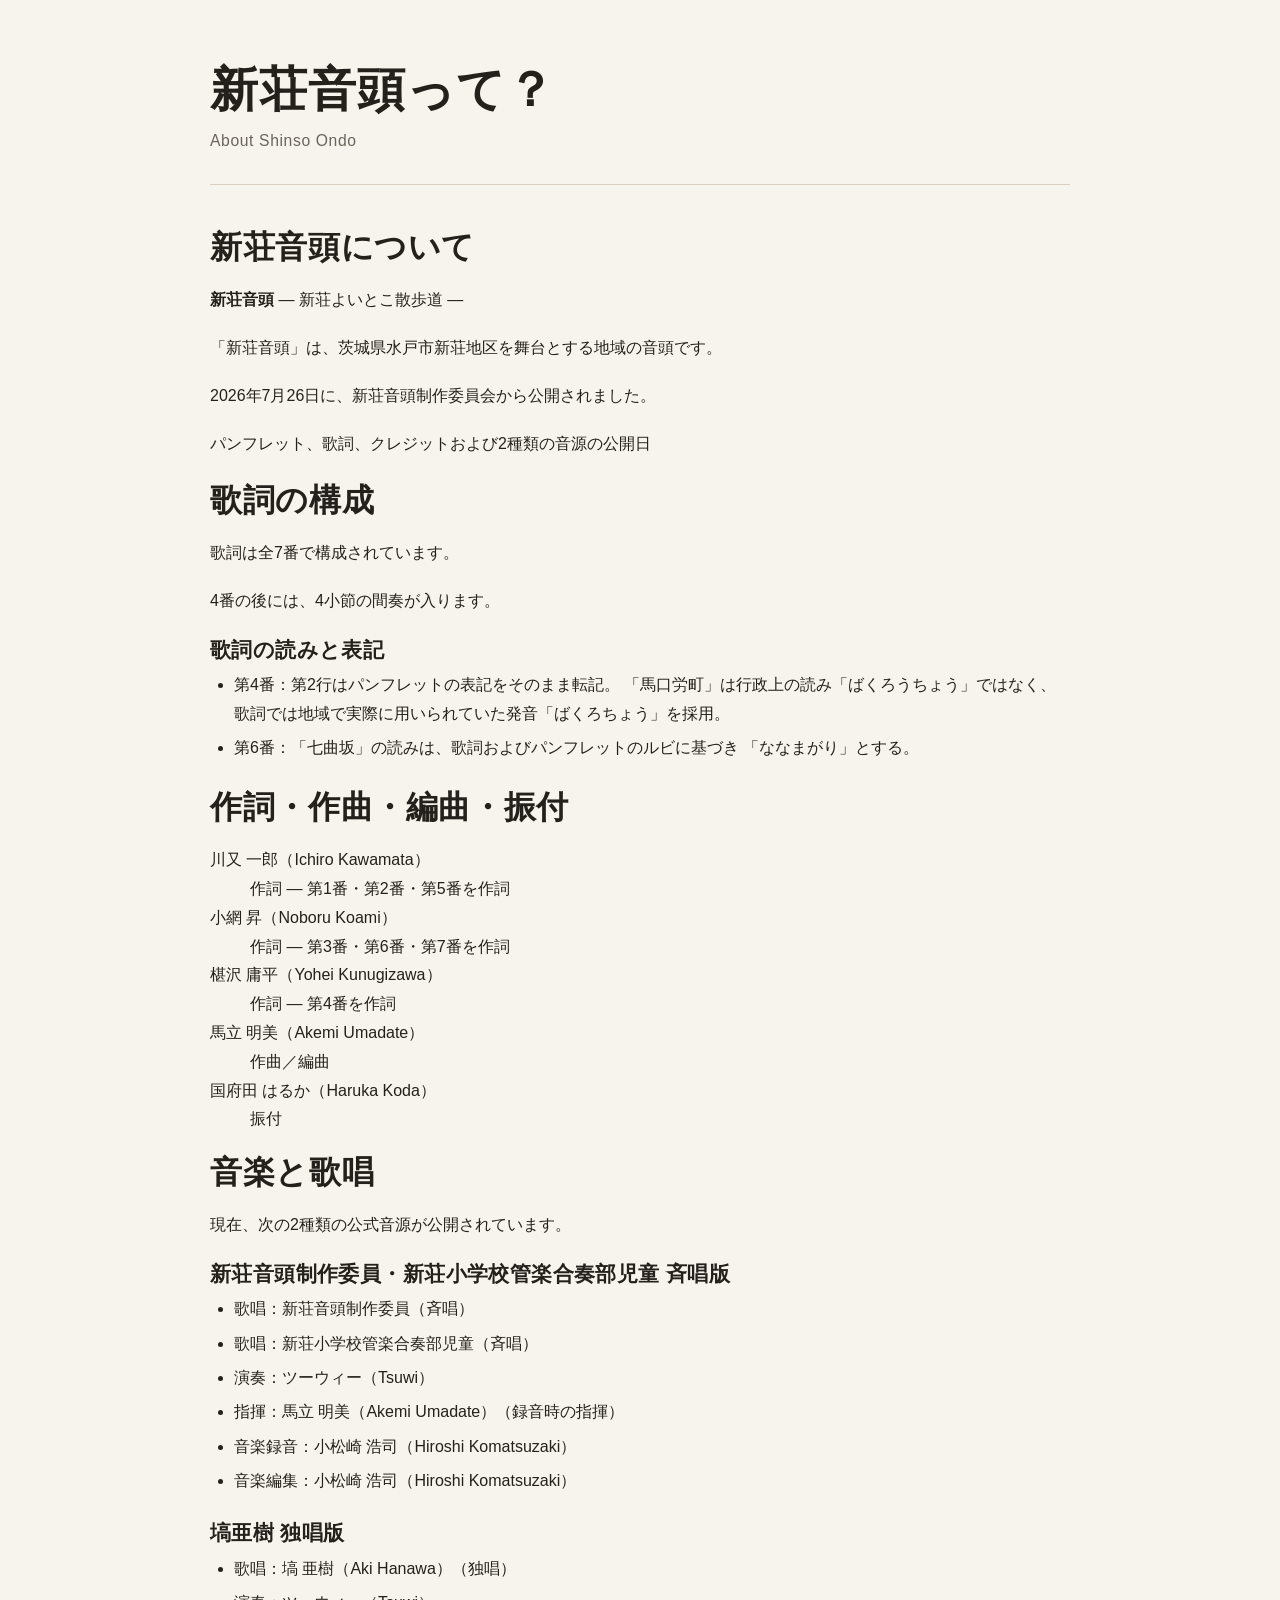
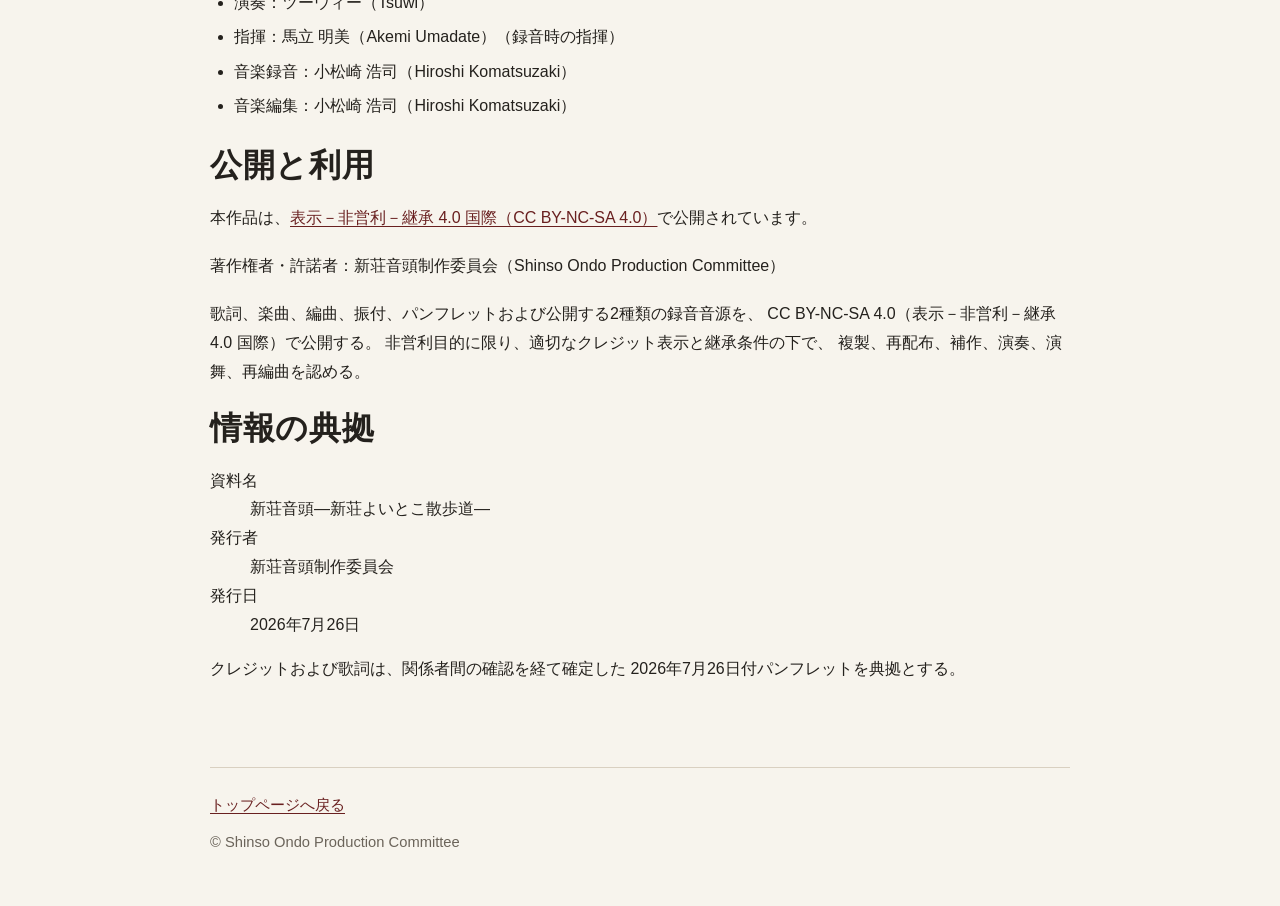
==== commit f7ca2501: "書き換え" ====
--- a/about-ondo/index.html
+++ b/about-ondo/index.html
@@ -1,1545 +1,1545 @@
-<!DOCTYPE html>
-<html lang="ja">
-<head>
-    <meta charset="UTF-8">
-
-    <meta
-        name="viewport"
-        content="width=device-width, initial-scale=1.0"
-    >
-
-    <title>
-        新荘音頭って？ | 新荘音頭デジタルアーカイブ
-    </title>
-
-    <link
-        rel="stylesheet"
-        href="../style.css"
-    >
-</head>
-
-<body>
-
-<header>
-    <h1>新荘音頭って？</h1>
-    <p>About Shinso Ondo</p>
-</header>
-
-<main id="main-content">
-
-    <!--
-        YAMLの読み込みが完了するまで表示するメッセージ
-    -->
-    <p
-        id="loading-message"
-        role="status"
-    >
-        「新荘音頭」の情報を読み込んでいます。
-    </p>
-
-
-    <!--
-        YAMLの読み込みに失敗した場合に表示する領域
-    -->
-    <section
-        id="error-message"
-        hidden
-        aria-live="polite"
-    >
-        <h2>情報を表示できませんでした</h2>
-
-        <p>
-            メタデータの読み込み中に問題が発生しました。
-            時間をおいて、もう一度アクセスしてください。
-        </p>
-    </section>
-
-
-    <!--
-        JavaScriptによって生成される本文
-    -->
-    <div
-        id="about-ondo-content"
-        hidden
-    >
-
-        <section aria-labelledby="about-heading">
-            <h2 id="about-heading">
-                新荘音頭について
-            </h2>
-
-            <div id="work-overview"></div>
-        </section>
-
-
-        <section aria-labelledby="structure-heading">
-            <h2 id="structure-heading">
-                歌詞の構成
-            </h2>
-
-            <div id="lyrics-structure"></div>
-        </section>
-
-
-        <section aria-labelledby="creators-heading">
-            <h2 id="creators-heading">
-                作詞・作曲・編曲・振付
-            </h2>
-
-            <div id="principal-creators"></div>
-        </section>
-
-
-        <section aria-labelledby="performance-heading">
-            <h2 id="performance-heading">
-                音楽と歌唱
-            </h2>
-
-            <div id="performances"></div>
-        </section>
-
-
-        <section aria-labelledby="publication-heading">
-            <h2 id="publication-heading">
-                公開と利用
-            </h2>
-
-            <div id="publication-and-rights"></div>
-        </section>
-
-
-        <section aria-labelledby="source-heading">
-            <h2 id="source-heading">
-                情報の典拠
-            </h2>
-
-            <div id="source-information"></div>
-        </section>
-
-    </div>
-
-</main>
-
-<footer>
-    <hr>
-
-    <p>
-        <a href="../index.html">
-            トップページへ戻る
-        </a>
-    </p>
-
-    <p>
-        © Shinso Ondo Production Committee
-    </p>
-</footer>
-
-
-<!--
-    YAMLをJavaScriptオブジェクトへ変換するための
-    ローカル版 js-yaml
--->
-<script src="../js/js-yaml.min.js"></script>
-
-<script>
-    "use strict";
-
-
-    /* ==========================================
-       Configuration
-    ========================================== */
-
-    const METADATA_URL =
-        "../metadata/shinso-ondo.yaml";
-
-
-    /* ==========================================
-       Role labels
-
-       YAMLでは機械可読な統制語彙を使用し、
-       Webページでは日本語表示名へ変換する。
-
-       作品、演奏、録音制作で使用する役割を
-       一つの対応表で管理する。
-    ========================================== */
-
-    const ROLE_LABELS = {
-        lyricist: "作詞",
-        composer: "作曲",
-        arranger: "編曲",
-        choreographer: "振付",
-        musician: "演奏",
-        singer: "歌唱",
-        conductor: "指揮",
-        recording_engineer: "録音",
-        audio_editor: "音楽編集"
-    };
-
-
-    /* ==========================================
-       DOM references
-    ========================================== */
-
-    const loadingMessage =
-        document.getElementById("loading-message");
-
-    const errorMessage =
-        document.getElementById("error-message");
-
-    const aboutOndoContent =
-        document.getElementById("about-ondo-content");
-
-    const workOverview =
-        document.getElementById("work-overview");
-
-    const lyricsStructure =
-        document.getElementById("lyrics-structure");
-
-    const principalCreators =
-        document.getElementById("principal-creators");
-
-    const performancesContainer =
-        document.getElementById("performances");
-
-    const publicationAndRights =
-        document.getElementById(
-            "publication-and-rights"
-        );
-
-    const sourceInformation =
-        document.getElementById(
-            "source-information"
-        );
-
-
-    /* ==========================================
-       General helper functions
-    ========================================== */
-
-    /**
-     * 値が表示可能な内容を持っているか確認する。
-     *
-     * null、undefined、空文字列を
-     * Webページへ表示しないために使用する。
-     */
-    function hasValue(value) {
-        return (
-            value !== null &&
-            value !== undefined &&
-            value !== ""
-        );
-    }
-
-
-    /**
-     * 指定された要素名と文字列から
-     * 新しいHTML要素を生成する。
-     *
-     * innerHTMLを使用せず、
-     * textContentで文字列を代入することで、
-     * YAMLの内容を安全にDOMへ反映する。
-     */
-    function createTextElement(
-        tagName,
-        text,
-        className = null
-    ) {
-        const element =
-            document.createElement(tagName);
-
-        element.textContent = text;
-
-        if (className) {
-            element.className = className;
-        }
-
-        return element;
-    }
-
-
-    /**
-     * 「日本語名（英語名）」の
-     * 表示文字列を生成する。
-     */
-    function formatBilingualName(person) {
-        if (!person) {
-            return "";
-        }
-
-        if (
-            hasValue(person.name) &&
-            hasValue(person.name_en)
-        ) {
-            return (
-                `${person.name}` +
-                `（${person.name_en}）`
-            );
-        }
-
-        return (
-            person.name ||
-            person.name_en ||
-            ""
-        );
-    }
-
-
-    /**
-     * YYYY-MM-DD形式の日付を
-     * 日本語の年月日表記へ変換する。
-     */
-    function formatJapaneseDate(dateString) {
-        if (!hasValue(dateString)) {
-            return "";
-        }
-
-        const dateParts =
-            String(dateString).split("-");
-
-        if (dateParts.length !== 3) {
-            return String(dateString);
-        }
-
-        const [year, month, day] =
-            dateParts;
-
-        return (
-            `${Number(year)}年` +
-            `${Number(month)}月` +
-            `${Number(day)}日`
-        );
-    }
-
-
-    /**
-     * 配列が存在しない場合でも、
-     * 常に配列を返す。
-     */
-    function asArray(value) {
-        return Array.isArray(value)
-            ? value
-            : [];
-    }
-
-
-    /**
-     * 役割コードを日本語表示名へ変換する。
-     */
-    function getRoleLabel(roleCode) {
-        if (!hasValue(roleCode)) {
-            return "";
-        }
-
-        return (
-            ROLE_LABELS[roleCode] ||
-            roleCode
-        );
-    }
-
-
-    /**
-     * 人物情報を同一人物ごとにまとめる。
-     *
-     * 同じ人物が作曲と編曲など
-     * 複数の役割を持つ場合でも、
-     * 一人分の表示に統合する。
-     */
-    function groupPeopleByName(contributors) {
-        const groupedPeople =
-            new Map();
-
-        contributors.forEach(
-            (contributor) => {
-                if (
-                    !hasValue(
-                        contributor.name
-                    )
-                ) {
-                    return;
-                }
-
-                const personKey = [
-                    contributor.name,
-                    contributor.name_en || ""
-                ].join("::");
-
-                if (
-                    !groupedPeople.has(
-                        personKey
-                    )
-                ) {
-                    groupedPeople.set(
-                        personKey,
-                        {
-                            name:
-                                contributor.name,
-
-                            name_en:
-                                contributor.name_en ||
-                                "",
-
-                            roles: []
-                        }
-                    );
-                }
-
-                const person =
-                    groupedPeople.get(
-                        personKey
-                    );
-
-                const roleLabel =
-                    getRoleLabel(
-                        contributor.role
-                    );
-
-                let roleDescription =
-                    roleLabel;
-
-                if (
-                    hasValue(
-                        contributor.note
-                    ) &&
-                    contributor.note !==
-                        roleLabel
-                ) {
-                    roleDescription +=
-                        ` — ${contributor.note}`;
-                }
-
-                if (
-                    !person.roles.includes(
-                        roleDescription
-                    )
-                ) {
-                    person.roles.push(
-                        roleDescription
-                    );
-                }
-            }
-        );
-
-        return Array.from(
-            groupedPeople.values()
-        );
-    }
-
-
-    /**
-     * dl要素へdt・ddの組を追加する。
-     */
-    function appendDefinition(
-        definitionList,
-        term,
-        description
-    ) {
-        if (!hasValue(description)) {
-            return;
-        }
-
-        definitionList.appendChild(
-            createTextElement(
-                "dt",
-                term
-            )
-        );
-
-        definitionList.appendChild(
-            createTextElement(
-                "dd",
-                description
-            )
-        );
-    }
-
-
-    /**
-     * 人数や件数に応じて、
-     * 「1種類」「2種類」のような文字列を生成する。
-     */
-    function formatCount(
-        count,
-        counterWord
-    ) {
-        return `${count}${counterWord}`;
-    }
-
-
-    /* ==========================================
-       Work overview
-    ========================================== */
-
-    /**
-     * 作品の基本情報を生成する。
-     */
-    function renderWorkOverview(metadata) {
-        const work =
-            metadata.work || {};
-
-        const title =
-            work.title || {};
-
-        const place =
-            work.place || {};
-
-        const publication =
-            work.publication || {};
-
-
-        const titleParagraph =
-            document.createElement("p");
-
-        const titleStrong =
-            createTextElement(
-                "strong",
-                title.main || "新荘音頭"
-            );
-
-        titleParagraph.appendChild(
-            titleStrong
-        );
-
-
-        if (hasValue(title.subtitle)) {
-            titleParagraph.appendChild(
-                document.createTextNode(
-                    ` ― ${title.subtitle} ―`
-                )
-            );
-        }
-
-        workOverview.appendChild(
-            titleParagraph
-        );
-
-
-        const placeNames = [
-            place.prefecture,
-            place.city,
-            place.district
-        ].filter(hasValue);
-
-
-        if (placeNames.length > 0) {
-            const placeText =
-                placeNames.join("");
-
-            workOverview.appendChild(
-                createTextElement(
-                    "p",
-
-                    `「新荘音頭」は、` +
-                    `${placeText}を舞台とする` +
-                    `地域の音頭です。`
-                )
-            );
-        }
-
-
-        if (
-            hasValue(publication.date) &&
-            hasValue(
-                publication.publisher
-            )
-        ) {
-            const publicationDate =
-                formatJapaneseDate(
-                    publication.date
-                );
-
-            workOverview.appendChild(
-                createTextElement(
-                    "p",
-
-                    `${publicationDate}に、` +
-                    `${publication.publisher}から` +
-                    `公開されました。`
-                )
-            );
-        }
-
-
-        if (
-            hasValue(publication.note)
-        ) {
-            workOverview.appendChild(
-                createTextElement(
-                    "p",
-                    publication.note
-                )
-            );
-        }
-    }
-
-
-    /* ==========================================
-       Lyrics structure
-    ========================================== */
-
-    /**
-     * 歌詞全体の構成を生成する。
-     */
-    function renderLyricsStructure(metadata) {
-        const expression =
-            metadata.expression || {};
-
-        const structure =
-            expression.lyrics_structure ||
-            {};
-
-        const interlude =
-            structure.interlude || {};
-
-
-        if (
-            hasValue(
-                structure.total_verses
-            )
-        ) {
-            lyricsStructure.appendChild(
-                createTextElement(
-                    "p",
-
-                    `歌詞は全` +
-                    `${structure.total_verses}` +
-                    `番で構成されています。`
-                )
-            );
-        }
-
-
-        if (
-            hasValue(
-                interlude.after_verse
-            ) &&
-            hasValue(
-                interlude.measures
-            )
-        ) {
-            lyricsStructure.appendChild(
-                createTextElement(
-                    "p",
-
-                    `${interlude.after_verse}` +
-                    `番の後には、` +
-                    `${interlude.measures}` +
-                    `小節の間奏が入ります。`
-                )
-            );
-        }
-
-
-        const verses =
-            asArray(
-                expression.verses
-            );
-
-        const versesWithNotes =
-            verses.filter(
-                (verse) =>
-                    hasValue(verse.note)
-            );
-
-
-        if (
-            versesWithNotes.length > 0
-        ) {
-            const noteHeading =
-                createTextElement(
-                    "h3",
-                    "歌詞の読みと表記"
-                );
-
-            const noteList =
-                document.createElement(
-                    "ul"
-                );
-
-
-            versesWithNotes.forEach(
-                (verse) => {
-                    const noteItem =
-                        createTextElement(
-                            "li",
-
-                            `第${verse.number}番：` +
-                            `${verse.note}`
-                        );
-
-                    noteList.appendChild(
-                        noteItem
-                    );
-                }
-            );
-
-
-            lyricsStructure.appendChild(
-                noteHeading
-            );
-
-            lyricsStructure.appendChild(
-                noteList
-            );
-        }
-    }
-
-
-    /* ==========================================
-       Principal creators
-    ========================================== */
-
-    /**
-     * 作品そのものに関わる
-     * 主要制作者を生成する。
-     *
-     * 録音やアーカイブ管理などの役割は、
-     * Contributorsページまたは
-     * 各音源の制作情報で扱う。
-     */
-    function renderPrincipalCreators(
-        metadata
-    ) {
-        const contributors =
-            asArray(
-                metadata.work
-                    ?.contributors
-            );
-
-        const principalRoles =
-            new Set([
-                "lyricist",
-                "composer",
-                "arranger",
-                "choreographer"
-            ]);
-
-        const principalContributors =
-            contributors.filter(
-                (contributor) =>
-                    principalRoles.has(
-                        contributor.role
-                    )
-            );
-
-        const groupedCreators =
-            groupPeopleByName(
-                principalContributors
-            );
-
-        const creatorList =
-            document.createElement(
-                "dl"
-            );
-
-
-        groupedCreators.forEach(
-            (creator) => {
-                const nameElement =
-                    createTextElement(
-                        "dt",
-
-                        formatBilingualName(
-                            creator
-                        )
-                    );
-
-                const rolesElement =
-                    createTextElement(
-                        "dd",
-
-                        creator.roles.join(
-                            "／"
-                        )
-                    );
-
-                creatorList.appendChild(
-                    nameElement
-                );
-
-                creatorList.appendChild(
-                    rolesElement
-                );
-            }
-        );
-
-
-        principalCreators.appendChild(
-            creatorList
-        );
-    }
-
-
-    /* ==========================================
-       Performance helpers
-    ========================================== */
-
-    /**
-     * 演奏・歌唱担当者の一覧を生成する。
-     */
-    function createPerformerList(
-        performers
-    ) {
-        const performerList =
-            document.createElement("ul");
-
-
-        performers.forEach(
-            (performer) => {
-                const roleLabel =
-                    getRoleLabel(
-                        performer.role
-                    );
-
-                let performerText =
-                    `${roleLabel}：` +
-                    formatBilingualName(
-                        performer
-                    );
-
-
-                if (
-                    hasValue(
-                        performer.note
-                    ) &&
-                    performer.note !==
-                        roleLabel
-                ) {
-                    performerText +=
-                        `（${performer.note}）`;
-                }
-
-
-                performerList.appendChild(
-                    createTextElement(
-                        "li",
-                        performerText
-                    )
-                );
-            }
-        );
-
-
-        return performerList;
-    }
-
-
-    /**
-     * 録音・音楽編集など、
-     * 体現形を成立させた制作担当者の
-     * 一覧を生成する。
-     */
-    function createManifestationCreditList(
-        credits
-    ) {
-        const creditList =
-            document.createElement("ul");
-
-
-        credits.forEach(
-            (credit) => {
-                const roleLabel =
-                    getRoleLabel(
-                        credit.role
-                    );
-
-                let creditText =
-                    `${roleLabel}：` +
-                    formatBilingualName(
-                        credit
-                    );
-
-
-                if (
-                    hasValue(credit.note) &&
-                    credit.note !==
-                        roleLabel
-                ) {
-                    /*
-                        YAMLのnoteが
-                        「音楽録音」
-                        「音楽編集」
-                        のように役割名とほぼ同義の場合は、
-                        冗長な重複表示を避ける。
-                    */
-                    const normalizedRole =
-                        roleLabel.replace(
-                            /\s/g,
-                            ""
-                        );
-
-                    const normalizedNote =
-                        String(
-                            credit.note
-                        ).replace(
-                            /\s/g,
-                            ""
-                        );
-
-                    if (
-                        normalizedRole !==
-                            normalizedNote &&
-                        !normalizedNote.includes(
-                            normalizedRole
-                        )
-                    ) {
-                        creditText +=
-                            `（${credit.note}）`;
-                    }
-                }
-
-
-                creditList.appendChild(
-                    createTextElement(
-                        "li",
-                        creditText
-                    )
-                );
-            }
-        );
-
-
-        return creditList;
-    }
-
-
-    /**
-     * 音源の公開日を取得する。
-     *
-     * まず各体現形のpublication_dateを参照し、
-     * 存在しない場合は作品全体の公開日を使用する。
-     */
-    function getPerformancePublicationDate(
-        performance,
-        metadata
-    ) {
-        const manifestation =
-            performance.manifestation ||
-            {};
-
-        const workPublication =
-            metadata.work
-                ?.publication ||
-            {};
-
-        return (
-            manifestation
-                .publication_date ||
-            workPublication.date ||
-            ""
-        );
-    }
-
-
-    /**
-     * 音源見出しを生成する。
-     *
-     * 例：
-     * 塙亜樹 独唱版
-     * 2026年7月26日公開
-     */
-    function createPerformanceHeading(
-        performance,
-        metadata
-    ) {
-        const headingWrapper =
-            document.createElement(
-                "div"
-            );
-
-        headingWrapper.className =
-            "performance-heading";
-
-
-        const title =
-            createTextElement(
-                "h3",
-
-                performance.version_title ||
-                "公式音源"
-            );
-
-        headingWrapper.appendChild(
-            title
-        );
-
-
-        const publicationDate =
-            getPerformancePublicationDate(
-                performance,
-                metadata
-            );
-
-
-        if (
-            hasValue(publicationDate)
-        ) {
-            const publicationText =
-                createTextElement(
-                    "p",
-
-                    `${formatJapaneseDate(
-                        publicationDate
-                    )}公開`,
-
-                    "performance-publication-date"
-                );
-
-            headingWrapper.appendChild(
-                publicationText
-            );
-        }
-
-
-        return headingWrapper;
-    }
-
-
-    /**
-     * 音源ファイルへのリンクを生成する。
-     *
-     * item.filesに公開ファイルがある場合のみ
-     * 表示する。
-     */
-    function createAudioFileLinks(
-        performance
-    ) {
-        const files =
-            asArray(
-                performance.item?.files
-            );
-
-        if (files.length === 0) {
-            return null;
-        }
-
-
-        const linkContainer =
-            document.createElement(
-                "div"
-            );
-
-        linkContainer.className =
-            "performance-files";
-
-
-        const heading =
-            createTextElement(
-                "h4",
-                "公開音源"
-            );
-
-        const fileList =
-            document.createElement(
-                "ul"
-            );
-
-
-        files.forEach(
-            (file) => {
-                if (
-                    !hasValue(
-                        file.file_name
-                    )
-                ) {
-                    return;
-                }
-
-                const fileItem =
-                    document.createElement(
-                        "li"
-                    );
-
-                const fileLink =
-                    createTextElement(
-                        "a",
-
-                        file.format
-                            ? `${String(
-                                file.format
-                            ).toUpperCase()}音源`
-                            : "音源ファイル"
-                    );
-
-                fileLink.href =
-                    `../${file.file_name}`;
-
-                fileLink.setAttribute(
-                    "download",
-                    ""
-                );
-
-
-                fileItem.appendChild(
-                    fileLink
-                );
-
-
-                if (
-                    hasValue(file.note)
-                ) {
-                    fileItem.appendChild(
-                        document.createTextNode(
-                            ` — ${file.note}`
-                        )
-                    );
-                }
-
-
-                fileList.appendChild(
-                    fileItem
-                );
-            }
-        );
-
-
-        if (
-            fileList.children.length ===
-            0
-        ) {
-            return null;
-        }
-
-
-        linkContainer.appendChild(
-            heading
-        );
-
-        linkContainer.appendChild(
-            fileList
-        );
-
-
-        return linkContainer;
-    }
-
-
-    /* ==========================================
-       Performances
-    ========================================== */
-
-    /**
-     * 公開されている各演奏・歌唱版を生成する。
-     *
-     * YAML上のperformances配列を読み込み、
-     * 音源数、演奏者、録音制作担当者、
-     * 公開日を動的に表示する。
-     */
-    function renderPerformances(metadata) {
-        const performances =
-            asArray(
-                metadata.performances
-            );
-
-
-        if (
-            performances.length === 0
-        ) {
-            performancesContainer.appendChild(
-                createTextElement(
-                    "p",
-
-                    "公開中の演奏情報はありません。"
-                )
-            );
-
-            return;
-        }
-
-
-        const introduction =
-            createTextElement(
-                "p",
-
-                `現在、次の` +
-                `${formatCount(
-                    performances.length,
-                    "種類"
-                )}` +
-                `の公式音源が公開されています。`
-            );
-
-        performancesContainer.appendChild(
-            introduction
-        );
-
-
-        performances.forEach(
-            (performance) => {
-                const performanceArticle =
-                    document.createElement(
-                        "article"
-                    );
-
-                performanceArticle.className =
-                    "performance";
-
-
-                const performanceHeading =
-                    createPerformanceHeading(
-                        performance,
-                        metadata
-                    );
-
-                performanceArticle.appendChild(
-                    performanceHeading
-                );
-
-
-                const performers =
-                    asArray(
-                        performance.performers
-                    );
-
-
-                if (
-                    performers.length > 0
-                ) {
-                    const performerList =
-                        createPerformerList(
-                            performers
-                        );
-
-                    performanceArticle.appendChild(
-                        performerList
-                    );
-                }
-
-
-                const manifestation =
-                    performance.manifestation ||
-                    {};
-
-                const credits =
-                    asArray(
-                        manifestation.credits
-                    );
-
-
-                if (
-                    credits.length > 0
-                ) {
-                    const creditList =
-                        createManifestationCreditList(
-                            credits
-                        );
-
-                    performanceArticle.appendChild(
-                        creditList
-                    );
-                }
-
-
-                const audioFileLinks =
-                    createAudioFileLinks(
-                        performance
-                    );
-
-
-                if (audioFileLinks) {
-                    performanceArticle.appendChild(
-                        audioFileLinks
-                    );
-                }
-
-
-                performancesContainer.appendChild(
-                    performanceArticle
-                );
-            }
-        );
-    }
-
-
-    /* ==========================================
-       Publication and rights
-    ========================================== */
-
-    /**
-     * 公開状況とライセンス情報を生成する。
-     */
-    function renderPublicationAndRights(
-        metadata
-    ) {
-        const rights =
-            metadata.rights || {};
-
-        const license =
-            rights.license || {};
-
-
-        if (
-            hasValue(
-                license.name_ja
-            ) &&
-            hasValue(
-                license.abbreviation
-            )
-        ) {
-            const licenseParagraph =
-                document.createElement(
-                    "p"
-                );
-
-            licenseParagraph.appendChild(
-                document.createTextNode(
-                    "本作品は、"
-                )
-            );
-
-
-            if (
-                hasValue(
-                    license.deed_url_ja
-                )
-            ) {
-                const licenseLink =
-                    createTextElement(
-                        "a",
-
-                        `${license.name_ja}` +
-                        `（${license.abbreviation}）`
-                    );
-
-                licenseLink.href =
-                    license.deed_url_ja;
-
-                licenseLink.rel =
-                    "license";
-
-                licenseParagraph.appendChild(
-                    licenseLink
-                );
-
-            } else {
-                licenseParagraph.appendChild(
-                    document.createTextNode(
-                        `${license.name_ja}` +
-                        `（${license.abbreviation}）`
-                    )
-                );
-            }
-
-
-            licenseParagraph.appendChild(
-                document.createTextNode(
-                    "で公開されています。"
-                )
-            );
-
-
-            publicationAndRights.appendChild(
-                licenseParagraph
-            );
-        }
-
-
-        if (
-            hasValue(rights.note)
-        ) {
-            publicationAndRights.appendChild(
-                createTextElement(
-                    "p",
-                    rights.note
-                )
-            );
-        }
-    }
-
-
-    /* ==========================================
-       Source information
-    ========================================== */
-
-    /**
-     * 表示内容の典拠となる資料を生成する。
-     */
-    function renderSourceInformation(
-        metadata
-    ) {
-        const source =
-            metadata.source || {};
-
-        const bibliographicSource =
-            source.bibliographic_source ||
-            {};
-
-
-        if (
-            hasValue(
-                bibliographicSource.title
-            )
-        ) {
-            const sourceList =
-                document.createElement(
-                    "dl"
-                );
-
-
-            appendDefinition(
-                sourceList,
-                "資料名",
-                bibliographicSource.title
-            );
-
-            appendDefinition(
-                sourceList,
-                "発行者",
-                bibliographicSource.publisher
-            );
-
-            appendDefinition(
-                sourceList,
-                "発行日",
-                formatJapaneseDate(
-                    bibliographicSource.date
-                )
-            );
-
-
-            sourceInformation.appendChild(
-                sourceList
-            );
-        }
-
-
-        if (
-            hasValue(metadata.notes)
-        ) {
-            sourceInformation.appendChild(
-                createTextElement(
-                    "p",
-                    metadata.notes
-                )
-            );
-        }
-    }
-
-
-    /* ==========================================
-       Page rendering
-    ========================================== */
-
-    /**
-     * YAMLから変換されたメタデータを使用し、
-     * ページ全体を生成する。
-     */
-    function renderPage(metadata) {
-        renderWorkOverview(
-            metadata
-        );
-
-        renderLyricsStructure(
-            metadata
-        );
-
-        renderPrincipalCreators(
-            metadata
-        );
-
-        renderPerformances(
-            metadata
-        );
-
-        renderPublicationAndRights(
-            metadata
-        );
-
-        renderSourceInformation(
-            metadata
-        );
-
-
-        loadingMessage.hidden =
-            true;
-
-        aboutOndoContent.hidden =
-            false;
-    }
-
-
-    /**
-     * 読み込みエラー時の表示へ切り替える。
-     */
-    function showError(error) {
-        console.error(
-            "新荘音頭メタデータの読み込みに失敗しました。",
-            error
-        );
-
-        loadingMessage.hidden =
-            true;
-
-        aboutOndoContent.hidden =
-            true;
-
-        errorMessage.hidden =
-            false;
-    }
-
-
-    /* ==========================================
-       Metadata loading
-    ========================================== */
-
-    /**
-     * YAMLを取得し、
-     * JavaScriptオブジェクトへ変換する。
-     */
-    async function loadMetadata() {
-        try {
-            const response =
-                await fetch(
-                    METADATA_URL
-                );
-
-
-            if (!response.ok) {
-                throw new Error(
-                    `HTTP error: ` +
-                    `${response.status}`
-                );
-            }
-
-
-            const yamlText =
-                await response.text();
-
-
-            const metadata =
-                jsyaml.load(
-                    yamlText
-                );
-
-
-            if (
-                !metadata ||
-                typeof metadata !==
-                    "object"
-            ) {
-                throw new Error(
-                    "YAMLをメタデータとして解釈できませんでした。"
-                );
-            }
-
-
-            renderPage(
-                metadata
-            );
-
-        } catch (error) {
-            showError(
-                error
-            );
-        }
-    }
-
-
-    /* ==========================================
-       Initialization
-    ========================================== */
-
-    loadMetadata();
-</script>
-
-</body>
-</html>
+<!DOCTYPE html>
+<html lang="ja">
+<head>
+    <meta charset="UTF-8">
+
+    <meta
+        name="viewport"
+        content="width=device-width, initial-scale=1.0"
+    >
+
+    <meta
+        name="description"
+        content="茨城県水戸市新荘地区の新荘音頭について、作品、歌詞構成、制作者、公式音源、権利情報を紹介します。"
+    >
+
+    <title>
+        新荘音頭って？ | 新荘音頭デジタルアーカイブ
+    </title>
+
+    <link
+        rel="stylesheet"
+        href="../style.css"
+    >
+</head>
+
+<body>
+
+<header>
+    <h1>新荘音頭って？</h1>
+    <p>About Shinso Ondo</p>
+</header>
+
+<main id="main-content">
+
+    <!--
+        YAMLの読み込みが完了するまで表示するメッセージ
+    -->
+    <p
+        id="loading-message"
+        role="status"
+    >
+        「新荘音頭」の情報を読み込んでいます。
+    </p>
+
+
+    <!--
+        YAMLの読み込みに失敗した場合に表示する領域
+    -->
+    <section
+        id="error-message"
+        hidden
+        aria-live="polite"
+    >
+        <h2>情報を表示できませんでした</h2>
+
+        <p>
+            メタデータの読み込み中に問題が発生しました。
+            時間をおいて、もう一度アクセスしてください。
+        </p>
+    </section>
+
+
+    <!--
+        JavaScriptによって生成される本文
+    -->
+    <div
+        id="about-ondo-content"
+        hidden
+    >
+
+        <section aria-labelledby="about-heading">
+            <h2 id="about-heading">
+                新荘音頭について
+            </h2>
+
+            <div id="work-overview"></div>
+        </section>
+
+
+        <section aria-labelledby="structure-heading">
+            <h2 id="structure-heading">
+                歌詞の構成
+            </h2>
+
+            <div id="lyrics-structure"></div>
+        </section>
+
+
+        <section aria-labelledby="creators-heading">
+            <h2 id="creators-heading">
+                作詞・作曲・編曲・振付
+            </h2>
+
+            <div id="principal-creators"></div>
+        </section>
+
+
+        <section aria-labelledby="performance-heading">
+            <h2 id="performance-heading">
+                音楽と歌唱
+            </h2>
+
+            <div id="performances"></div>
+        </section>
+
+
+        <section aria-labelledby="publication-heading">
+            <h2 id="publication-heading">
+                公開と利用
+            </h2>
+
+            <div id="publication-and-rights"></div>
+        </section>
+
+
+        <section aria-labelledby="source-heading">
+            <h2 id="source-heading">
+                情報の典拠
+            </h2>
+
+            <div id="source-information"></div>
+        </section>
+
+    </div>
+
+</main>
+
+<footer>
+    <hr>
+
+    <p>
+        <a href="../index.html">
+            トップページへ戻る
+        </a>
+    </p>
+
+    <p>
+        © Shinso Ondo Production Committee
+    </p>
+</footer>
+
+
+<!--
+    YAMLをJavaScriptオブジェクトへ変換するための
+    ローカル版 js-yaml
+-->
+<script src="../js/js-yaml.min.js"></script>
+
+<script>
+    "use strict";
+
+
+    /* ==========================================
+       Configuration
+    ========================================== */
+
+    const METADATA_URL =
+        "../metadata/shinso-ondo.yaml";
+
+    /*
+     * GitHub Pages上の公開サイト基準URL。
+     *
+     * JSON-LDでは、作品や音源を安定して識別できるよう、
+     * 原則として絶対URLを使用する。
+     */
+    const SITE_URL =
+        "https://kojikomatsuzaki.github.io/shinso-ondo";
+
+    /*
+     * 「新荘音頭」という作品そのものを識別するURI。
+     *
+     * #music-composition はページ内識別子として用いる。
+     */
+    const WORK_ID =
+        `${SITE_URL}/about-ondo/#music-composition`;
+
+
+    /* ==========================================
+       Role labels
+
+       YAMLでは機械可読な統制語彙を使用し、
+       Webページでは日本語表示名へ変換する。
+    ========================================== */
+
+    const ROLE_LABELS = {
+        lyricist: "作詞",
+        composer: "作曲",
+        arranger: "編曲",
+        choreographer: "振付",
+        musician: "演奏",
+        singer: "歌唱",
+        conductor: "指揮",
+        recording_engineer: "音楽録音",
+        audio_editor: "音楽編集"
+    };
+
+
+    /* ==========================================
+       DOM references
+    ========================================== */
+
+    const loadingMessage =
+        document.getElementById("loading-message");
+
+    const errorMessage =
+        document.getElementById("error-message");
+
+    const aboutOndoContent =
+        document.getElementById("about-ondo-content");
+
+    const workOverview =
+        document.getElementById("work-overview");
+
+    const lyricsStructure =
+        document.getElementById("lyrics-structure");
+
+    const principalCreators =
+        document.getElementById("principal-creators");
+
+    const performancesContainer =
+        document.getElementById("performances");
+
+    const publicationAndRights =
+        document.getElementById("publication-and-rights");
+
+    const sourceInformation =
+        document.getElementById("source-information");
+
+
+    /* ==========================================
+       General helper functions
+    ========================================== */
+
+    /**
+     * 値が表示可能な内容を持っているか確認する。
+     */
+    function hasValue(value) {
+        return (
+            value !== null &&
+            value !== undefined &&
+            value !== ""
+        );
+    }
+
+
+    /**
+     * 指定された要素名と文字列から
+     * 新しいHTML要素を生成する。
+     */
+    function createTextElement(
+        tagName,
+        text,
+        className = null
+    ) {
+        const element =
+            document.createElement(tagName);
+
+        element.textContent = text;
+
+        if (className) {
+            element.className = className;
+        }
+
+        return element;
+    }
+
+
+    /**
+     * 「日本語名（英語名）」の表示文字列を生成する。
+     */
+    function formatBilingualName(agent) {
+        if (!agent) {
+            return "";
+        }
+
+        if (
+            hasValue(agent.name) &&
+            hasValue(agent.name_en)
+        ) {
+            return `${agent.name}（${agent.name_en}）`;
+        }
+
+        return agent.name || agent.name_en || "";
+    }
+
+
+    /**
+     * YYYY-MM-DD形式の日付を
+     * 日本語の年月日表記へ変換する。
+     */
+    function formatJapaneseDate(dateString) {
+        if (!hasValue(dateString)) {
+            return "";
+        }
+
+        const dateParts =
+            String(dateString).split("-");
+
+        if (dateParts.length !== 3) {
+            return String(dateString);
+        }
+
+        const [year, month, day] = dateParts;
+
+        return (
+            `${Number(year)}年` +
+            `${Number(month)}月` +
+            `${Number(day)}日`
+        );
+    }
+
+
+    /**
+     * 人物情報を同一人物ごとにまとめる。
+     */
+    function groupPeopleByName(contributors) {
+        const groupedPeople = new Map();
+
+        contributors.forEach((contributor) => {
+            if (!hasValue(contributor.name)) {
+                return;
+            }
+
+            const personKey = [
+                contributor.name,
+                contributor.name_en || ""
+            ].join("::");
+
+            if (!groupedPeople.has(personKey)) {
+                groupedPeople.set(personKey, {
+                    name: contributor.name,
+                    name_en: contributor.name_en || "",
+                    roles: []
+                });
+            }
+
+            const person =
+                groupedPeople.get(personKey);
+
+            const roleLabel =
+                ROLE_LABELS[contributor.role] ||
+                contributor.role;
+
+            let roleDescription = roleLabel;
+
+            if (
+                hasValue(contributor.note) &&
+                contributor.note !== roleLabel
+            ) {
+                roleDescription +=
+                    ` — ${contributor.note}`;
+            }
+
+            if (
+                !person.roles.includes(roleDescription)
+            ) {
+                person.roles.push(roleDescription);
+            }
+        });
+
+        return Array.from(groupedPeople.values());
+    }
+
+
+    /**
+     * 相対パスを公開サイト上の絶対URLへ変換する。
+     */
+    function createAbsoluteUrl(path) {
+        if (!hasValue(path)) {
+            return null;
+        }
+
+        const stringPath =
+            String(path);
+
+        if (/^https?:\/\//i.test(stringPath)) {
+            return stringPath;
+        }
+
+        const normalizedPath =
+            stringPath.replace(/^\/+/, "");
+
+        return `${SITE_URL}/${normalizedPath}`;
+    }
+
+
+    /**
+     * MIMEタイプを生成する。
+     */
+    function createAudioMimeType(format) {
+        if (!hasValue(format)) {
+            return null;
+        }
+
+        const normalizedFormat =
+            String(format).toLowerCase();
+
+        const mimeTypes = {
+            wav: "audio/wav",
+            wave: "audio/wav",
+            mp3: "audio/mpeg",
+            m4a: "audio/mp4",
+            aac: "audio/aac",
+            ogg: "audio/ogg",
+            flac: "audio/flac"
+        };
+
+        return (
+            mimeTypes[normalizedFormat] ||
+            `audio/${normalizedFormat}`
+        );
+    }
+
+
+    /* ==========================================
+       JSON-LD helper functions
+    ========================================== */
+
+    /**
+     * YAMLの人物・団体情報を、
+     * Schema.orgのPersonまたはOrganizationへ変換する。
+     */
+    function createSchemaAgent(agent) {
+        if (!agent || !hasValue(agent.name)) {
+            return null;
+        }
+
+        /*
+         * agent_typeが明示されている場合は、その値を優先する。
+         * 旧データとの互換性のため、名称による補助判定も残す。
+         */
+        const organizationKeywords = [
+            "委員会",
+            "小学校",
+            "児童",
+            "会員",
+            "有志",
+            "制作委員"
+        ];
+
+        const isOrganization =
+            agent.agent_type === "organization" ||
+            (
+                agent.agent_type !== "person" &&
+                organizationKeywords.some(
+                    (keyword) =>
+                        String(agent.name).includes(keyword)
+                )
+            );
+
+        const schemaAgent = {
+            "@type": isOrganization
+                ? "Organization"
+                : "Person",
+            name: agent.name
+        };
+
+        if (hasValue(agent.name_en)) {
+            schemaAgent.alternateName =
+                agent.name_en;
+        }
+
+        if (hasValue(agent.affiliation)) {
+            schemaAgent.affiliation = {
+                "@type": "Organization",
+                name: agent.affiliation
+            };
+        }
+
+        return schemaAgent;
+    }
+
+
+    /**
+     * 同一人物・団体が複数回現れた場合に、
+     * JSON-LD上で重複しないよう整理する。
+     */
+    function createUniqueSchemaAgents(agents) {
+        const uniqueAgents = new Map();
+
+        agents.forEach((agent) => {
+            const schemaAgent =
+                createSchemaAgent(agent);
+
+            if (!schemaAgent) {
+                return;
+            }
+
+            const agentKey = [
+                schemaAgent["@type"],
+                schemaAgent.name
+            ].join("::");
+
+            if (!uniqueAgents.has(agentKey)) {
+                uniqueAgents.set(
+                    agentKey,
+                    schemaAgent
+                );
+            }
+        });
+
+        return Array.from(
+            uniqueAgents.values()
+        );
+    }
+
+
+    /**
+     * YAMLのライセンス情報から
+     * Creative CommonsライセンスURLを得る。
+     */
+    function getLicenseUrl(rights) {
+        const license =
+            rights?.license;
+
+        if (
+            license &&
+            typeof license === "object"
+        ) {
+            return (
+                license.url ||
+                license.deed_url_ja ||
+                license.deed_url_en ||
+                null
+            );
+        }
+
+        /*
+         * 旧形式との互換性を保つ。
+         */
+        if (license === "cc_by_nc_sa") {
+            return (
+                "https://creativecommons.org/" +
+                "licenses/by-nc-sa/4.0/"
+            );
+        }
+
+        return null;
+    }
+
+
+    /**
+     * YAMLの権利者情報をSchema.orgのcopyrightHolderへ変換する。
+     */
+    function createCopyrightHolders(rights) {
+        const rightsholders =
+            Array.isArray(rights?.rightsholder)
+                ? rights.rightsholder
+                : [];
+
+        return createUniqueSchemaAgents(
+            rightsholders.map((holder) => {
+                if (typeof holder === "string") {
+                    return {
+                        agent_type: "organization",
+                        name: holder
+                    };
+                }
+
+                return holder;
+            })
+        );
+    }
+
+
+    /* ==========================================
+       YAML to Schema.org crosswalk
+    ========================================== */
+
+    /**
+     * 内部メタデータであるYAMLを、
+     * Schema.orgのMusicCompositionを中心とする
+     * JSON-LDオブジェクトへ変換する。
+     *
+     * この関数が、
+     *
+     *   内部モデル
+     *       ↓
+     *   Schema.org
+     *
+     * のクロスウォークを担う。
+     */
+    function generateJsonLd(metadata) {
+        const work =
+            metadata.work || {};
+
+        const title =
+            work.title || {};
+
+        const place =
+            work.place || {};
+
+        const publication =
+            work.publication || {};
+
+        const expression =
+            metadata.expression || {};
+
+        const rights =
+            metadata.rights || {};
+
+        const contributors =
+            Array.isArray(work.contributors)
+                ? work.contributors
+                : [];
+
+        const performances =
+            Array.isArray(metadata.performances)
+                ? metadata.performances
+                : [];
+
+
+        /*
+         * 作詞者を抽出する。
+         */
+        const lyricists =
+            createUniqueSchemaAgents(
+                contributors.filter(
+                    (contributor) =>
+                        contributor.role ===
+                        "lyricist"
+                )
+            );
+
+
+        /*
+         * 作曲者を抽出する。
+         */
+        const composers =
+            createUniqueSchemaAgents(
+                contributors.filter(
+                    (contributor) =>
+                        contributor.role ===
+                        "composer"
+                )
+            );
+
+
+        /*
+         * 歌詞全体を一つの文字列へまとめる。
+         */
+        const verses =
+            Array.isArray(expression.verses)
+                ? expression.verses
+                : [];
+
+        const lyricsText =
+            verses
+                .filter(
+                    (verse) =>
+                        hasValue(verse.text)
+                )
+                .map(
+                    (verse) =>
+                        `第${verse.number}番\n` +
+                        verse.text
+                )
+                .join("\n\n");
+
+
+        /*
+         * 各公開音源をMusicRecordingへ変換する。
+         */
+        const recordings =
+            performances.map((performance) => {
+                const performers =
+                    Array.isArray(
+                        performance.performers
+                    )
+                        ? performance.performers
+                        : [];
+
+                const artists =
+                    createUniqueSchemaAgents(
+                        performers.filter(
+                            (performer) =>
+                                performer.role ===
+                                    "singer" ||
+                                performer.role ===
+                                    "musician"
+                        )
+                    );
+
+                const manifestation =
+                    performance.manifestation || {};
+
+                const files =
+                    Array.isArray(
+                        performance.item?.files
+                    )
+                        ? performance.item.files
+                        : [];
+
+                /*
+                 * 閲覧用コピーがあれば優先し、
+                 * なければ保存用マスターを使用する。
+                 */
+                const accessFile =
+                    files.find(
+                        (file) =>
+                            file.file_role ===
+                            "access"
+                    ) ||
+                    files.find(
+                        (file) =>
+                            file.file_role ===
+                            "master"
+                    ) ||
+                    files[0];
+
+                const recording = {
+                    "@type": "MusicRecording",
+
+                    "@id":
+                        `${SITE_URL}/audio/#` +
+                        encodeURIComponent(
+                            performance.id ||
+                            "recording"
+                        ),
+
+                    name:
+                        performance.version_title ||
+                        title.main ||
+                        "新荘音頭",
+
+                    recordingOf: {
+                        "@id": WORK_ID
+                    }
+                };
+
+
+                if (artists.length > 0) {
+                    recording.byArtist =
+                        artists;
+                }
+
+
+                const publicationDate =
+                    manifestation.publication_date ||
+                    publication.date;
+
+                if (hasValue(publicationDate)) {
+                    recording.datePublished =
+                        String(publicationDate);
+                }
+
+
+                if (
+                    accessFile &&
+                    hasValue(accessFile.file_name)
+                ) {
+                    const contentUrl =
+                        createAbsoluteUrl(
+                            accessFile.file_name
+                        );
+
+                    recording.url =
+                        contentUrl;
+
+                    recording.audio = {
+                        "@type": "AudioObject",
+                        contentUrl: contentUrl
+                    };
+
+                    const encodingFormat =
+                        createAudioMimeType(
+                            accessFile.format
+                        );
+
+                    if (hasValue(encodingFormat)) {
+                        recording.audio.encodingFormat =
+                            encodingFormat;
+                    }
+                }
+
+
+                return recording;
+            });
+
+
+        /*
+         * MusicCompositionを中心とするJSON-LDを生成する。
+         */
+        const jsonLd = {
+            "@context": "https://schema.org",
+
+            "@type": "MusicComposition",
+
+            "@id": WORK_ID,
+
+            name:
+                title.main ||
+                "新荘音頭",
+
+            url:
+                `${SITE_URL}/about-ondo/`,
+
+            inLanguage: "ja"
+        };
+
+
+        if (hasValue(title.subtitle)) {
+            jsonLd.alternateName =
+                title.subtitle;
+        }
+
+
+        if (lyricists.length > 0) {
+            jsonLd.lyricist =
+                lyricists;
+        }
+
+
+        if (composers.length > 0) {
+            jsonLd.composer =
+                composers;
+        }
+
+
+        if (hasValue(publication.publisher)) {
+            jsonLd.publisher = {
+                "@type": "Organization",
+                name: publication.publisher
+            };
+
+            if (hasValue(publication.publisher_en)) {
+                jsonLd.publisher.alternateName =
+                    publication.publisher_en;
+            }
+        }
+
+
+        if (hasValue(publication.date)) {
+            jsonLd.datePublished =
+                String(publication.date);
+        }
+
+
+        const placeNames = [
+            place.district,
+            place.city,
+            place.prefecture
+        ].filter(hasValue);
+
+        if (placeNames.length > 0) {
+            jsonLd.spatialCoverage = {
+                "@type": "Place",
+                name: placeNames.join("、"),
+
+                address: {
+                    "@type": "PostalAddress",
+
+                    addressRegion:
+                        place.prefecture || "",
+
+                    addressLocality:
+                        [
+                            place.city,
+                            place.district
+                        ]
+                            .filter(hasValue)
+                            .join("")
+                }
+            };
+        }
+
+
+        const licenseUrl =
+            getLicenseUrl(rights);
+
+        if (hasValue(licenseUrl)) {
+            jsonLd.license =
+                licenseUrl;
+        }
+
+
+        const copyrightHolders =
+            createCopyrightHolders(rights);
+
+        if (copyrightHolders.length === 1) {
+            jsonLd.copyrightHolder =
+                copyrightHolders[0];
+        } else if (copyrightHolders.length > 1) {
+            jsonLd.copyrightHolder =
+                copyrightHolders;
+        }
+
+
+        if (hasValue(lyricsText)) {
+            jsonLd.lyrics = {
+                "@type": "CreativeWork",
+                name:
+                    `${title.main || "新荘音頭"} 歌詞`,
+                text: lyricsText,
+                inLanguage: "ja"
+            };
+        }
+
+
+        if (recordings.length > 0) {
+            jsonLd.recordedAs =
+                recordings;
+        }
+
+
+        return jsonLd;
+    }
+
+
+    /**
+     * 生成したJSON-LDを、
+     * application/ld+json形式のscript要素として
+     * HTMLのheadへ挿入する。
+     */
+    function insertJsonLd(metadata) {
+        /*
+         * 再実行時に同じJSON-LDが重複しないよう、
+         * 既存の要素があれば削除する。
+         */
+        const existingJsonLd =
+            document.getElementById(
+                "shinso-ondo-json-ld"
+            );
+
+        if (existingJsonLd) {
+            existingJsonLd.remove();
+        }
+
+
+        const jsonLd =
+            generateJsonLd(metadata);
+
+        const script =
+            document.createElement("script");
+
+        script.id =
+            "shinso-ondo-json-ld";
+
+        script.type =
+            "application/ld+json";
+
+        script.textContent =
+            JSON.stringify(
+                jsonLd,
+                null,
+                2
+            );
+
+        document.head.appendChild(script);
+    }
+
+
+    /* ==========================================
+       Work overview
+    ========================================== */
+
+    /**
+     * 作品の基本情報を生成する。
+     */
+    function renderWorkOverview(metadata) {
+        const work = metadata.work || {};
+        const title = work.title || {};
+        const place = work.place || {};
+        const publication = work.publication || {};
+
+        const titleParagraph =
+            document.createElement("p");
+
+        const titleStrong =
+            createTextElement(
+                "strong",
+                title.main || "新荘音頭"
+            );
+
+        titleParagraph.appendChild(titleStrong);
+
+        if (hasValue(title.subtitle)) {
+            titleParagraph.appendChild(
+                document.createTextNode(
+                    ` ― ${title.subtitle} ―`
+                )
+            );
+        }
+
+        workOverview.appendChild(titleParagraph);
+
+
+        const placeNames = [
+            place.prefecture,
+            place.city,
+            place.district
+        ].filter(hasValue);
+
+        if (placeNames.length > 0) {
+            const placeText =
+                placeNames.join("");
+
+            workOverview.appendChild(
+                createTextElement(
+                    "p",
+                    `「新荘音頭」は、${placeText}を舞台とする地域の音頭です。`
+                )
+            );
+        }
+
+
+        if (
+            hasValue(publication.date) &&
+            hasValue(publication.publisher)
+        ) {
+            const publicationDate =
+                formatJapaneseDate(
+                    publication.date
+                );
+
+            workOverview.appendChild(
+                createTextElement(
+                    "p",
+                    `${publicationDate}に、${publication.publisher}から公開されました。`
+                )
+            );
+        }
+
+
+        if (hasValue(publication.note)) {
+            workOverview.appendChild(
+                createTextElement(
+                    "p",
+                    publication.note
+                )
+            );
+        }
+    }
+
+
+    /* ==========================================
+       Lyrics structure
+    ========================================== */
+
+    /**
+     * 歌詞全体の構成を生成する。
+     */
+    function renderLyricsStructure(metadata) {
+        const expression =
+            metadata.expression || {};
+
+        const structure =
+            expression.lyrics_structure || {};
+
+        const interlude =
+            structure.interlude || {};
+
+        if (hasValue(structure.total_verses)) {
+            lyricsStructure.appendChild(
+                createTextElement(
+                    "p",
+                    `歌詞は全${structure.total_verses}番で構成されています。`
+                )
+            );
+        }
+
+
+        if (
+            hasValue(interlude.after_verse) &&
+            hasValue(interlude.measures)
+        ) {
+            lyricsStructure.appendChild(
+                createTextElement(
+                    "p",
+                    `${interlude.after_verse}番の後には、${interlude.measures}小節の間奏が入ります。`
+                )
+            );
+        }
+
+
+        const verses =
+            Array.isArray(expression.verses)
+                ? expression.verses
+                : [];
+
+        const versesWithNotes =
+            verses.filter(
+                (verse) => hasValue(verse.note)
+            );
+
+        if (versesWithNotes.length > 0) {
+            const noteHeading =
+                createTextElement(
+                    "h3",
+                    "歌詞の読みと表記"
+                );
+
+            const noteList =
+                document.createElement("ul");
+
+            versesWithNotes.forEach((verse) => {
+                const noteItem =
+                    createTextElement(
+                        "li",
+                        `第${verse.number}番：${verse.note}`
+                    );
+
+                noteList.appendChild(noteItem);
+            });
+
+            lyricsStructure.appendChild(noteHeading);
+            lyricsStructure.appendChild(noteList);
+        }
+    }
+
+
+    /* ==========================================
+       Principal creators
+    ========================================== */
+
+    /**
+     * 作品そのものに関わる主要制作者を生成する。
+     */
+    function renderPrincipalCreators(metadata) {
+        const contributors =
+            metadata.work?.contributors || [];
+
+        const principalRoles = new Set([
+            "lyricist",
+            "composer",
+            "arranger",
+            "choreographer"
+        ]);
+
+        const principalContributors =
+            contributors.filter(
+                (contributor) =>
+                    principalRoles.has(
+                        contributor.role
+                    )
+            );
+
+        const groupedCreators =
+            groupPeopleByName(
+                principalContributors
+            );
+
+        const creatorList =
+            document.createElement("dl");
+
+        groupedCreators.forEach((creator) => {
+            const nameElement =
+                createTextElement(
+                    "dt",
+                    formatBilingualName(creator)
+                );
+
+            const rolesElement =
+                createTextElement(
+                    "dd",
+                    creator.roles.join("／")
+                );
+
+            creatorList.appendChild(nameElement);
+            creatorList.appendChild(rolesElement);
+        });
+
+        principalCreators.appendChild(creatorList);
+    }
+
+
+    /* ==========================================
+       Performances
+    ========================================== */
+
+    /**
+     * 公開されている各演奏・歌唱版を生成する。
+     */
+    function renderPerformances(metadata) {
+        const performances =
+            Array.isArray(metadata.performances)
+                ? metadata.performances
+                : [];
+
+        if (performances.length === 0) {
+            performancesContainer.appendChild(
+                createTextElement(
+                    "p",
+                    "公開中の演奏情報はありません。"
+                )
+            );
+
+            return;
+        }
+
+
+        performancesContainer.appendChild(
+            createTextElement(
+                "p",
+                `現在、次の${performances.length}種類の公式音源が公開されています。`
+            )
+        );
+
+
+        performances.forEach((performance) => {
+            const performanceArticle =
+                document.createElement("article");
+
+            performanceArticle.className =
+                "performance";
+
+            const performanceHeading =
+                createTextElement(
+                    "h3",
+                    performance.version_title ||
+                    "公式音源"
+                );
+
+            performanceArticle.appendChild(
+                performanceHeading
+            );
+
+
+            const performers =
+                Array.isArray(
+                    performance.performers
+                )
+                    ? performance.performers
+                    : [];
+
+            const manifestationCredits =
+                Array.isArray(
+                    performance.manifestation?.credits
+                )
+                    ? performance.manifestation.credits
+                    : [];
+
+            const credits = [
+                ...performers,
+                ...manifestationCredits
+            ];
+
+            const performerList =
+                document.createElement("ul");
+
+            credits.forEach((credit) => {
+                const roleLabel =
+                    ROLE_LABELS[credit.role] ||
+                    credit.role;
+
+                let performerText =
+                    `${roleLabel}：` +
+                    formatBilingualName(credit);
+
+                if (
+                    hasValue(credit.note) &&
+                    credit.note !== roleLabel
+                ) {
+                    performerText +=
+                        `（${credit.note}）`;
+                }
+
+                performerList.appendChild(
+                    createTextElement(
+                        "li",
+                        performerText
+                    )
+                );
+            });
+
+            performanceArticle.appendChild(
+                performerList
+            );
+
+            performancesContainer.appendChild(
+                performanceArticle
+            );
+        });
+    }
+
+
+    /* ==========================================
+       Publication and rights
+    ========================================== */
+
+    /**
+     * 公開状況とライセンス情報を生成する。
+     */
+    function renderPublicationAndRights(metadata) {
+        const rights = metadata.rights || {};
+        const license = rights.license || {};
+
+        if (
+            hasValue(license.name_ja) &&
+            hasValue(license.abbreviation)
+        ) {
+            const licenseParagraph =
+                document.createElement("p");
+
+            licenseParagraph.appendChild(
+                document.createTextNode(
+                    "本作品は、"
+                )
+            );
+
+            if (hasValue(license.deed_url_ja)) {
+                const licenseLink =
+                    createTextElement(
+                        "a",
+                        `${license.name_ja}（${license.abbreviation}）`
+                    );
+
+                licenseLink.href =
+                    license.deed_url_ja;
+
+                licenseLink.rel =
+                    "license";
+
+                licenseParagraph.appendChild(
+                    licenseLink
+                );
+            } else {
+                licenseParagraph.appendChild(
+                    document.createTextNode(
+                        `${license.name_ja}（${license.abbreviation}）`
+                    )
+                );
+            }
+
+            licenseParagraph.appendChild(
+                document.createTextNode(
+                    "で公開されています。"
+                )
+            );
+
+            publicationAndRights.appendChild(
+                licenseParagraph
+            );
+        }
+
+
+        const rightsholders =
+            Array.isArray(rights.rightsholder)
+                ? rights.rightsholder
+                : [];
+
+        if (rightsholders.length > 0) {
+            const holderNames =
+                rightsholders
+                    .map((holder) => {
+                        if (typeof holder === "string") {
+                            return holder;
+                        }
+
+                        return formatBilingualName(holder);
+                    })
+                    .filter(hasValue);
+
+            if (holderNames.length > 0) {
+                publicationAndRights.appendChild(
+                    createTextElement(
+                        "p",
+                        `著作権者・許諾者：${holderNames.join("、")}`
+                    )
+                );
+            }
+        }
+
+
+        if (hasValue(rights.note)) {
+            publicationAndRights.appendChild(
+                createTextElement(
+                    "p",
+                    rights.note
+                )
+            );
+        }
+    }
+
+
+    /* ==========================================
+       Source information
+    ========================================== */
+
+    /**
+     * 表示内容の典拠となる資料を生成する。
+     */
+    function renderSourceInformation(metadata) {
+        const source = metadata.source || {};
+
+        const bibliographicSource =
+            source.bibliographic_source || {};
+
+        if (hasValue(bibliographicSource.title)) {
+            const sourceList =
+                document.createElement("dl");
+
+            appendDefinition(
+                sourceList,
+                "資料名",
+                bibliographicSource.title
+            );
+
+            appendDefinition(
+                sourceList,
+                "発行者",
+                bibliographicSource.publisher
+            );
+
+            appendDefinition(
+                sourceList,
+                "発行日",
+                formatJapaneseDate(
+                    bibliographicSource.date
+                )
+            );
+
+            sourceInformation.appendChild(
+                sourceList
+            );
+        }
+
+
+        if (hasValue(metadata.notes)) {
+            sourceInformation.appendChild(
+                createTextElement(
+                    "p",
+                    metadata.notes
+                )
+            );
+        }
+    }
+
+
+    /**
+     * dl要素へdt・ddの組を追加する。
+     */
+    function appendDefinition(
+        definitionList,
+        term,
+        description
+    ) {
+        if (!hasValue(description)) {
+            return;
+        }
+
+        definitionList.appendChild(
+            createTextElement("dt", term)
+        );
+
+        definitionList.appendChild(
+            createTextElement(
+                "dd",
+                description
+            )
+        );
+    }
+
+
+    /* ==========================================
+       Page rendering
+    ========================================== */
+
+    /**
+     * YAMLから変換されたメタデータを使用し、
+     * ページ全体を生成する。
+     */
+    function renderPage(metadata) {
+        renderWorkOverview(metadata);
+        renderLyricsStructure(metadata);
+        renderPrincipalCreators(metadata);
+        renderPerformances(metadata);
+        renderPublicationAndRights(metadata);
+        renderSourceInformation(metadata);
+
+        /*
+         * 同じYAMLから、機械可読なSchema.org JSON-LDも生成する。
+         */
+        insertJsonLd(metadata);
+
+        loadingMessage.hidden = true;
+        aboutOndoContent.hidden = false;
+    }
+
+
+    /**
+     * 読み込みエラー時の表示へ切り替える。
+     */
+    function showError(error) {
+        console.error(
+            "新荘音頭メタデータの読み込みに失敗しました。",
+            error
+        );
+
+        loadingMessage.hidden = true;
+        aboutOndoContent.hidden = true;
+        errorMessage.hidden = false;
+    }
+
+
+    /* ==========================================
+       Metadata loading
+    ========================================== */
+
+    /**
+     * YAMLを取得し、JavaScriptオブジェクトへ変換する。
+     */
+    async function loadMetadata() {
+        try {
+            const response =
+                await fetch(METADATA_URL);
+
+            if (!response.ok) {
+                throw new Error(
+                    `HTTP error: ${response.status}`
+                );
+            }
+
+            const yamlText =
+                await response.text();
+
+            const metadata =
+                jsyaml.load(yamlText);
+
+            if (
+                !metadata ||
+                typeof metadata !== "object"
+            ) {
+                throw new Error(
+                    "YAMLをメタデータとして解釈できませんでした。"
+                );
+            }
+
+            renderPage(metadata);
+
+        } catch (error) {
+            showError(error);
+        }
+    }
+
+
+    /* ==========================================
+       Initialization
+    ========================================== */
+
+    loadMetadata();
+</script>
+
+</body>
+</html>
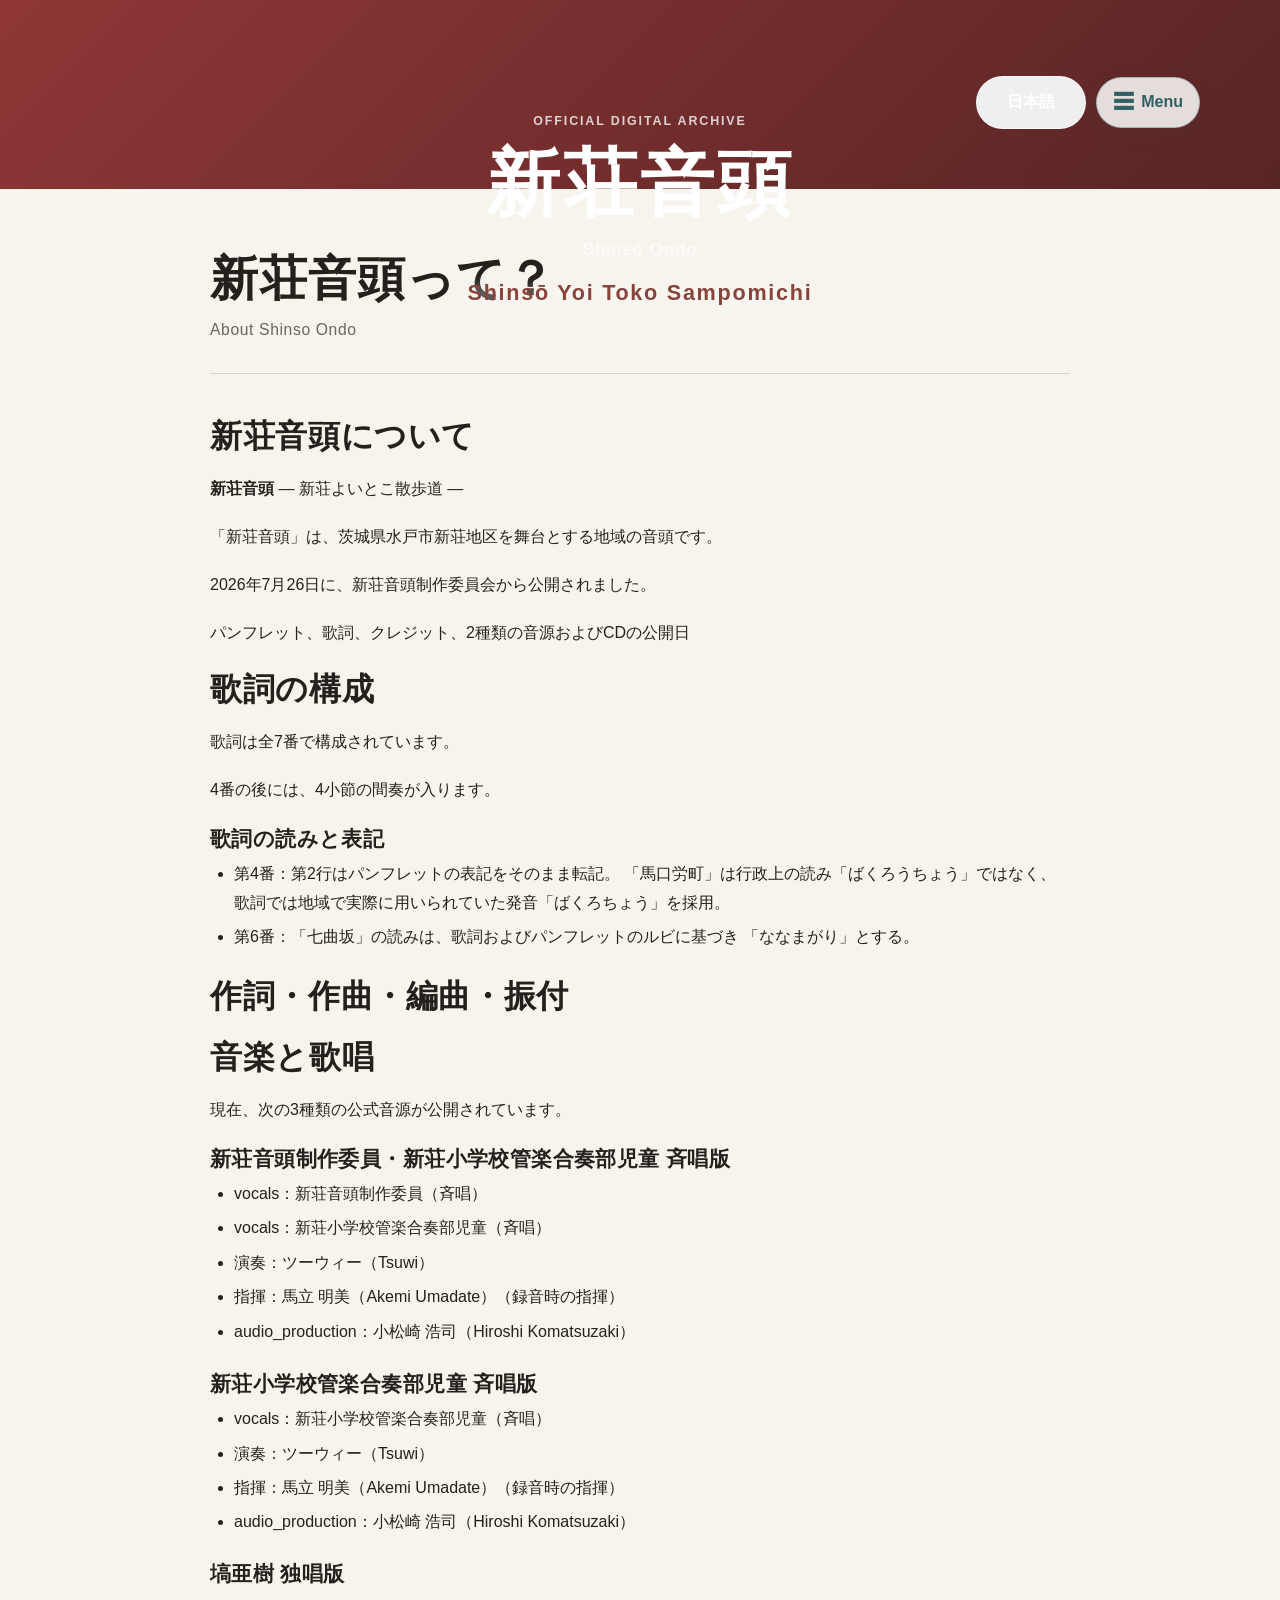
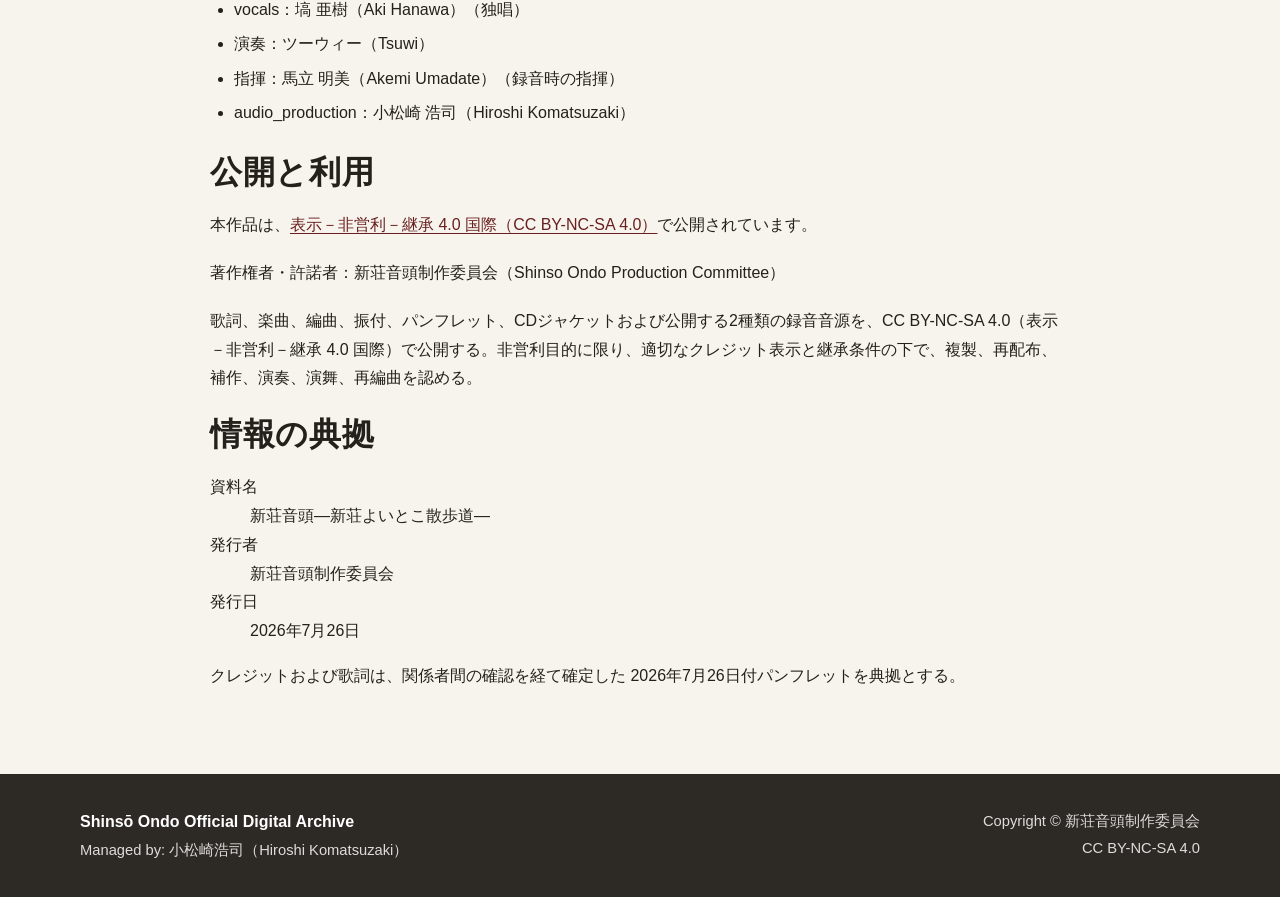
==== commit b0c93d6e: "Implement shared semantic navigation across the site" ====
--- a/about-ondo/index.html
+++ b/about-ondo/index.html
@@ -21,16 +21,22 @@
         rel="stylesheet"
         href="../style.css"
     >
+    <link rel="stylesheet" href="../homepage-v2.css">
+    <script src="../main.js" defer></script>
 </head>
 
 <body>
+<a class="skip-link" href="#main" data-i18n="skip">本文へ移動</a>
+<header class="site-header"><div class="container header-inner"><div class="site-title-block"><p class="eyebrow">Official Digital Archive</p><p class="site-name">新荘音頭</p><p class="subtitle">Shinsō Ondo</p><p class="work-subtitle" data-i18n="workSubtitle">新荘よいとこ散歩道</p></div><div class="header-actions"><button class="language-button" id="language-toggle" type="button" aria-label="Switch to English">English</button><button class="menu-button" id="menu-toggle" type="button" aria-expanded="false" aria-controls="site-menu"><span class="menu-icon" aria-hidden="true">☰</span><span class="menu-label" data-i18n="menu">メニュー</span></button></div></div></header>
+<div class="menu-backdrop" id="menu-backdrop" hidden></div>
+<nav class="site-menu" id="site-menu" aria-label="サイト内メニュー" aria-hidden="true" tabindex="-1" data-site-navigation data-site-root="../"></nav>
 
 <header>
     <h1>新荘音頭って？</h1>
     <p>About Shinso Ondo</p>
 </header>
 
-<main id="main-content">
+<main id="main">
 
     <!--
         YAMLの読み込みが完了するまで表示するメッセージ
@@ -125,19 +131,7 @@
 
 </main>
 
-<footer>
-    <hr>
-
-    <p>
-        <a href="../index.html">
-            トップページへ戻る
-        </a>
-    </p>
-
-    <p>
-        © Shinso Ondo Production Committee
-    </p>
-</footer>
+<footer class="site-footer" data-site-footer></footer>
 
 
 <!--
--- a/style.css
+++ b/style.css
@@ -366,6 +366,15 @@
     line-height: 1.2;
 }
 
+.site-header .site-name {
+    margin-bottom: 0.35rem;
+
+    font-size: clamp(2.5rem, 6vw, 4.6rem);
+    font-weight: 700;
+    letter-spacing: 0.04em;
+    line-height: 1.2;
+}
+
 .subtitle {
     margin-bottom: 0;
 
@@ -620,6 +629,23 @@
 
 #error-message h2 {
     font-size: 1.3rem;
+}
+
+
+
+
+/* ==========================================
+   Contributors: affiliation
+========================================== */
+
+.contributor-affiliation {
+    margin-top: -0.35rem;
+    margin-bottom: 0.65rem;
+
+    color: var(--muted);
+
+    font-size: 0.94rem;
+    line-height: 1.5;
 }
 
 
@@ -751,6 +777,10 @@
         font-size: clamp(2.2rem, 12vw, 3.4rem);
     }
 
+    .site-header .site-name {
+        font-size: clamp(2.2rem, 12vw, 3.4rem);
+    }
+
     .header-inner {
         flex-direction: column;
         gap: 24px;
@@ -868,3 +898,401 @@
         color: #000000;
     }
 }
+
+/* ==========================================
+   Top page: watercolor hero
+========================================== */
+
+.top-page .site-header {
+    position: relative;
+    min-height: clamp(430px, 58vw, 700px);
+    overflow: hidden;
+    padding: 0;
+
+    background:
+        linear-gradient(
+            180deg,
+            rgba(247, 252, 252, 0.16) 0%,
+            rgba(247, 252, 252, 0.04) 64%,
+            rgba(247, 244, 237, 0.72) 100%
+        ),
+        url("images/hero/hero-shinso-ondo.png") center 48% / cover no-repeat;
+
+    color: var(--text);
+}
+
+.top-page .site-header::after {
+    position: absolute;
+    inset: 0;
+    background: radial-gradient(
+        ellipse at center 25%,
+        rgba(255, 255, 255, 0.88) 0%,
+        rgba(255, 255, 255, 0.56) 22%,
+        rgba(255, 255, 255, 0) 52%
+    );
+    content: "";
+    pointer-events: none;
+}
+
+.top-page .header-inner {
+    position: relative;
+    z-index: 1;
+    min-height: clamp(430px, 58vw, 700px);
+    align-items: flex-start;
+    padding-top: clamp(54px, 8vw, 94px);
+}
+
+.site-title-block {
+    position: absolute;
+    top: clamp(66px, 9vw, 110px);
+    left: 50%;
+    width: min(680px, calc(100% - 40px));
+    text-align: center;
+    transform: translateX(-50%);
+}
+
+.top-page .site-header .eyebrow {
+    color: #88433c;
+    font-size: clamp(0.82rem, 1.4vw, 1rem);
+}
+
+.top-page .site-header h1 {
+    color: #24211d;
+    font-size: clamp(3rem, 7vw, 5.8rem);
+    letter-spacing: 0.1em;
+    text-shadow: 0 2px 18px rgba(255, 255, 255, 0.92);
+}
+
+.top-page .subtitle {
+    color: #3d7378;
+    font-size: clamp(1.2rem, 2.6vw, 2rem);
+    letter-spacing: 0.14em;
+    text-shadow: 0 2px 14px rgba(255, 255, 255, 0.92);
+}
+
+.top-page .language-button {
+    margin-left: auto;
+    border-color: rgba(61, 115, 120, 0.38);
+    background: rgba(255, 255, 255, 0.84);
+    color: #315f64;
+    box-shadow: 0 6px 20px rgba(55, 78, 78, 0.12);
+    backdrop-filter: blur(8px);
+}
+
+.top-page .language-button:hover,
+.top-page .language-button:focus-visible {
+    background: #ffffff;
+    color: #244d51;
+}
+
+.top-page .site-header + main {
+    width: 100%;
+    margin: 0;
+    padding: 0;
+}
+
+.top-page .site-header + main > section {
+    margin-bottom: 0;
+}
+
+/* ==========================================
+   Development notice
+========================================== */
+
+.development-notice {
+    position: relative;
+    z-index: 2;
+    margin-top: -38px;
+    padding: 0 0 28px;
+}
+
+.development-notice-panel {
+    display: grid;
+    grid-template-columns: auto 1fr;
+    align-items: center;
+    gap: 26px;
+    padding: 22px 28px;
+    border: 1px solid rgba(87, 137, 143, 0.24);
+    border-radius: var(--radius);
+    background: rgba(250, 254, 254, 0.93);
+    box-shadow: 0 12px 30px rgba(60, 95, 98, 0.12);
+    backdrop-filter: blur(12px);
+}
+
+.development-notice-label {
+    margin: 0;
+    padding: 8px 14px;
+    border-right: 1px solid rgba(87, 137, 143, 0.32);
+    color: #3d7378;
+    font-size: 0.78rem;
+    font-weight: 700;
+    letter-spacing: 0.11em;
+    line-height: 1.5;
+    text-align: center;
+    text-transform: uppercase;
+}
+
+.development-notice h2 {
+    margin-bottom: 0.3rem;
+    color: var(--text);
+    font-size: clamp(1.08rem, 2vw, 1.35rem);
+}
+
+.development-notice p {
+    margin-bottom: 0;
+    color: var(--muted);
+    font-size: 0.95rem;
+}
+
+/* ==========================================
+   Top page section refinements
+========================================== */
+
+.top-page .intro {
+    border-top: 1px solid rgba(217, 208, 193, 0.56);
+}
+
+.guide {
+    padding: 72px 0 0;
+}
+
+.top-page .section-heading {
+    text-align: center;
+}
+
+.guide-grid {
+    grid-template-columns: repeat(4, minmax(0, 1fr));
+}
+
+.top-page .card {
+    background: rgba(255, 255, 255, 0.86);
+}
+
+.top-page .archive-panel {
+    background: linear-gradient(135deg, #edf6f5, #f6f8f4);
+}
+
+/* ==========================================
+   Responsive additions for top page
+========================================== */
+
+@media (max-width: 900px) {
+    .guide-grid {
+        grid-template-columns: repeat(2, minmax(0, 1fr));
+    }
+}
+
+@media (max-width: 620px) {
+    .top-page .site-header,
+    .top-page .header-inner {
+        min-height: 500px;
+    }
+
+    .top-page .site-header {
+        background-position: center bottom;
+    }
+
+    .top-page .header-inner {
+        display: block;
+        padding-top: 0;
+    }
+
+    .site-title-block {
+        top: 74px;
+        width: calc(100% - 28px);
+    }
+
+    .top-page .site-header h1 {
+        font-size: clamp(2.8rem, 15vw, 4rem);
+        letter-spacing: 0.06em;
+    }
+
+    .top-page .language-button {
+        position: absolute;
+        top: 18px;
+        right: 0;
+    }
+
+    .development-notice {
+        margin-top: -24px;
+        padding-bottom: 20px;
+    }
+
+    .development-notice-panel {
+        grid-template-columns: 1fr;
+        gap: 12px;
+        padding: 20px;
+    }
+
+    .development-notice-label {
+        justify-self: start;
+        padding: 4px 0 6px;
+        border-right: 0;
+        border-bottom: 1px solid rgba(87, 137, 143, 0.32);
+        text-align: left;
+    }
+
+    .guide {
+        padding-top: 52px;
+    }
+
+    .guide-grid {
+        grid-template-columns: 1fr;
+    }
+}
+
+@media print {
+    .development-notice {
+        display: none;
+    }
+
+    .top-page .site-header {
+        min-height: auto;
+        background: none;
+    }
+
+    .top-page .header-inner {
+        min-height: auto;
+    }
+
+    .site-title-block {
+        position: static;
+        width: auto;
+        text-align: left;
+        transform: none;
+    }
+}
+/* ==========================================
+   Top page: audience-based navigation
+========================================== */
+
+.audience-block {
+    padding: 76px 0;
+}
+
+.audience-block .section-heading {
+    max-width: 760px;
+    margin-right: auto;
+    margin-left: auto;
+}
+
+.audience-block .section-heading p:last-child {
+    margin-bottom: 0;
+    color: var(--muted);
+}
+
+.public-block {
+    padding-top: 72px;
+}
+
+.research-block {
+    border-top: 1px solid var(--border);
+    background: rgba(255, 255, 255, 0.34);
+}
+
+.repository-link-panel {
+    display: grid;
+    grid-template-columns: minmax(0, 1fr) auto;
+    align-items: center;
+    gap: 32px;
+    margin-top: 34px;
+    padding: 30px 32px;
+    border: 1px solid rgba(87, 137, 143, 0.24);
+    border-radius: var(--radius);
+    background: linear-gradient(135deg, #edf6f5, #f6f8f4);
+}
+
+.repository-link-panel h3 {
+    margin-bottom: 0.4rem;
+}
+
+.repository-link-panel p:last-child {
+    margin-bottom: 0;
+    color: var(--muted);
+}
+
+.repository-button {
+    display: inline-flex;
+    min-height: 48px;
+    align-items: center;
+    justify-content: center;
+    padding: 12px 20px;
+    border: 1px solid var(--accent);
+    border-radius: 999px;
+    background: var(--accent);
+    color: #ffffff;
+    font-weight: 700;
+    line-height: 1.4;
+    text-align: center;
+    text-decoration: none;
+    white-space: nowrap;
+    transition:
+        background-color 0.2s ease,
+        border-color 0.2s ease,
+        transform 0.2s ease;
+}
+
+.repository-button:hover,
+.repository-button:focus-visible {
+    border-color: var(--accent-dark);
+    background: var(--accent-dark);
+    color: #ffffff;
+    transform: translateY(-2px);
+}
+
+@media (max-width: 900px) {
+    .repository-link-panel {
+        grid-template-columns: 1fr;
+        gap: 22px;
+    }
+
+    .repository-button {
+        justify-self: start;
+    }
+}
+
+@media (max-width: 620px) {
+    .audience-block {
+        padding: 56px 0;
+    }
+
+    .public-block {
+        padding-top: 52px;
+    }
+
+    .repository-link-panel {
+        padding: 24px;
+    }
+
+    .repository-button {
+        width: 100%;
+        white-space: normal;
+    }
+}
+
+@media print {
+    .repository-link-panel {
+        border: 1px solid #999999;
+        background: none;
+    }
+
+    .repository-button {
+        border-color: #000000;
+        background: none;
+        color: #000000;
+    }
+}
+
+
+/* Language switch placeholder while multilingual data loading is prepared */
+.language-button:disabled {
+    cursor: not-allowed;
+    opacity: 0.72;
+    transform: none;
+}
+
+.language-button:disabled:hover {
+    background: rgba(255, 255, 255, 0.84);
+    color: #315f64;
+    transform: none;
+}
--- a/homepage-v2.css
+++ b/homepage-v2.css
@@ -0,0 +1,295 @@
+/* Homepage v2: bilingual controls and shared slide-out menu */
+
+.work-subtitle {
+  margin: 0.55rem 0 0;
+  color: #88433c;
+  font-size: clamp(1rem, 2vw, 1.35rem);
+  font-weight: 700;
+  letter-spacing: 0.08em;
+  text-shadow: 0 2px 14px rgba(255, 255, 255, 0.92);
+}
+
+.header-actions {
+  display: flex;
+  position: relative;
+  z-index: 3;
+  margin-left: auto;
+  align-items: center;
+  gap: 10px;
+}
+
+.menu-button {
+  display: inline-flex;
+  min-height: 46px;
+  align-items: center;
+  justify-content: center;
+  gap: 0.45rem;
+  padding: 10px 16px;
+  border: 1px solid rgba(61, 115, 120, 0.38);
+  border-radius: 999px;
+  background: rgba(255, 255, 255, 0.84);
+  color: #315f64;
+  box-shadow: 0 6px 20px rgba(55, 78, 78, 0.12);
+  font-weight: 700;
+  cursor: pointer;
+  backdrop-filter: blur(8px);
+  transition: background-color 0.2s ease, color 0.2s ease, transform 0.2s ease;
+}
+
+.menu-button:hover,
+.menu-button:focus-visible {
+  background: #fff;
+  color: #244d51;
+  transform: translateY(-2px);
+}
+
+.menu-icon {
+  font-size: 1.3rem;
+  line-height: 1;
+}
+
+.menu-backdrop {
+  position: fixed;
+  z-index: 90;
+  inset: 0;
+  background: rgba(36, 33, 29, 0.42);
+  backdrop-filter: blur(2px);
+}
+
+.site-menu {
+  position: fixed;
+  z-index: 100;
+  top: 0;
+  right: 0;
+  width: min(390px, calc(100% - 36px));
+  height: 100dvh;
+  overflow-y: auto;
+  border-left: 1px solid var(--border);
+  background: var(--surface);
+  box-shadow: -18px 0 42px rgba(36, 33, 29, 0.2);
+  transform: translateX(105%);
+  visibility: hidden;
+  transition: transform 0.25s ease, visibility 0.25s ease;
+}
+
+.site-menu.is-open {
+  transform: translateX(0);
+  visibility: visible;
+}
+
+.site-menu-inner {
+  min-height: 100%;
+  padding: 24px;
+}
+
+.site-menu-header {
+  display: flex;
+  align-items: center;
+  justify-content: space-between;
+  gap: 1rem;
+  margin-bottom: 28px;
+  padding-bottom: 16px;
+  border-bottom: 1px solid var(--border);
+}
+
+.site-menu-header strong {
+  font-size: 1.2rem;
+}
+
+.menu-close {
+  display: inline-flex;
+  width: 42px;
+  height: 42px;
+  align-items: center;
+  justify-content: center;
+  padding: 0;
+  border: 1px solid var(--border);
+  border-radius: 50%;
+  background: var(--surface);
+  color: var(--text);
+  font-size: 1.7rem;
+  line-height: 1;
+  cursor: pointer;
+}
+
+.menu-close:hover,
+.menu-close:focus-visible {
+  border-color: var(--accent);
+  color: var(--accent);
+}
+
+.menu-home {
+  margin-bottom: 26px;
+  padding-bottom: 22px;
+  border-bottom: 1px solid var(--border);
+}
+
+.menu-home a,
+.menu-section a {
+  display: flex;
+  align-items: center;
+  gap: 0.8rem;
+  padding: 11px 10px;
+  border-radius: 10px;
+  color: var(--text);
+  font-weight: 700;
+  text-decoration: none;
+  transition: background-color 0.2s ease, color 0.2s ease, transform 0.2s ease;
+}
+
+.menu-home a:hover,
+.menu-home a:focus-visible,
+.menu-section a:hover,
+.menu-section a:focus-visible {
+  background: var(--accent);
+  color: #fff;
+  transform: translateX(3px);
+}
+
+.menu-home a[aria-current="page"],
+.menu-section a[aria-current="page"] {
+  background: rgba(61, 115, 120, 0.12);
+  color: #315f64;
+  box-shadow: inset 3px 0 0 #315f64;
+}
+
+.menu-home a[aria-current="page"]::after,
+.menu-section a[aria-current="page"]::after {
+  margin-left: auto;
+  color: var(--muted);
+  content: "●";
+  font-size: 0.65rem;
+}
+
+.menu-home a[aria-current="page"]:hover,
+.menu-home a[aria-current="page"]:focus-visible,
+.menu-section a[aria-current="page"]:hover,
+.menu-section a[aria-current="page"]:focus-visible {
+  background: rgba(61, 115, 120, 0.18);
+  color: #244d51;
+  transform: none;
+}
+
+.menu-home a span:first-child,
+.menu-section a span:first-child {
+  width: 1.6rem;
+  flex: 0 0 auto;
+  text-align: center;
+}
+
+.menu-section + .menu-section {
+  margin-top: 30px;
+}
+
+.menu-section h2 {
+  margin-bottom: 10px;
+  padding-bottom: 8px;
+  border-bottom: 1px solid var(--border);
+  color: var(--muted);
+  font-size: 0.85rem;
+  letter-spacing: 0.12em;
+}
+
+.menu-section ul {
+  margin: 0;
+  padding: 0;
+  list-style: none;
+}
+
+.menu-section li + li {
+  margin-top: 4px;
+}
+
+.menu-repository {
+  margin-top: 34px;
+  padding-top: 22px;
+  border-top: 1px solid var(--border);
+}
+
+.menu-repository a {
+  display: flex;
+  align-items: center;
+  gap: 0.7rem;
+  padding: 13px 14px;
+  border: 1px solid var(--border);
+  border-radius: 12px;
+  background: #fff;
+  color: var(--text);
+  font-weight: 700;
+  text-decoration: none;
+  transition: border-color 0.2s ease, box-shadow 0.2s ease, transform 0.2s ease;
+}
+
+.menu-repository a:hover,
+.menu-repository a:focus-visible {
+  border-color: var(--text);
+  box-shadow: var(--shadow);
+  transform: translateY(-2px);
+}
+
+.menu-repository img {
+  width: 24px;
+  height: 24px;
+  flex: 0 0 auto;
+}
+
+.menu-repository span:last-child {
+  margin-left: auto;
+}
+
+body.menu-open {
+  overflow: hidden;
+}
+
+@media (max-width: 620px) {
+  .header-actions {
+    position: absolute;
+    top: 18px;
+    right: 0;
+  }
+
+  .top-page .language-button {
+    position: static;
+  }
+
+  .language-button,
+  .menu-button {
+    min-height: 42px;
+    padding: 8px 12px;
+  }
+
+  .menu-label {
+    position: absolute;
+    width: 1px;
+    height: 1px;
+    overflow: hidden;
+    clip-path: inset(50%);
+    white-space: nowrap;
+  }
+
+  .site-title-block {
+    top: 86px;
+  }
+
+  .site-menu-inner {
+    padding: 20px;
+  }
+}
+
+@media (prefers-reduced-motion: reduce) {
+  .site-menu,
+  .menu-button,
+  .menu-home a,
+  .menu-section a,
+  .menu-repository a {
+    transition: none;
+  }
+}
+
+@media print {
+  .header-actions,
+  .site-menu,
+  .menu-backdrop {
+    display: none !important;
+  }
+}
